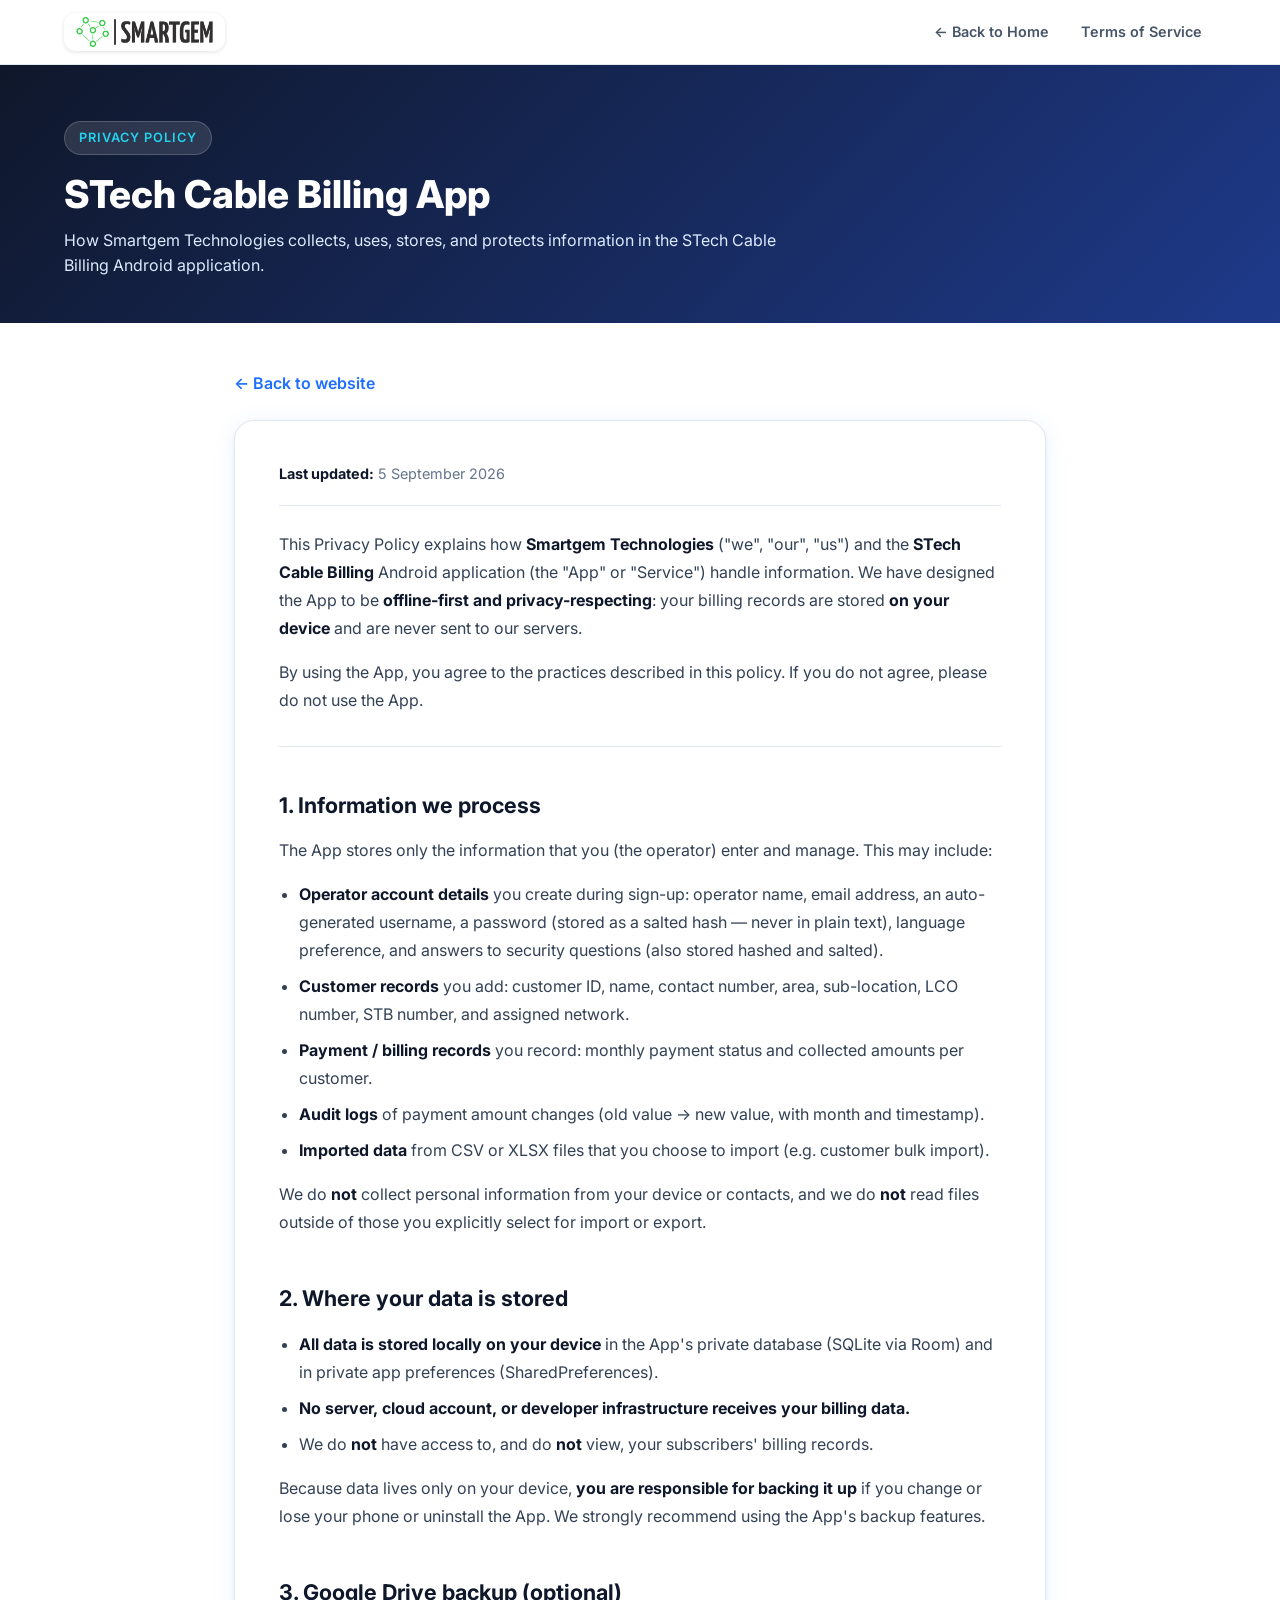
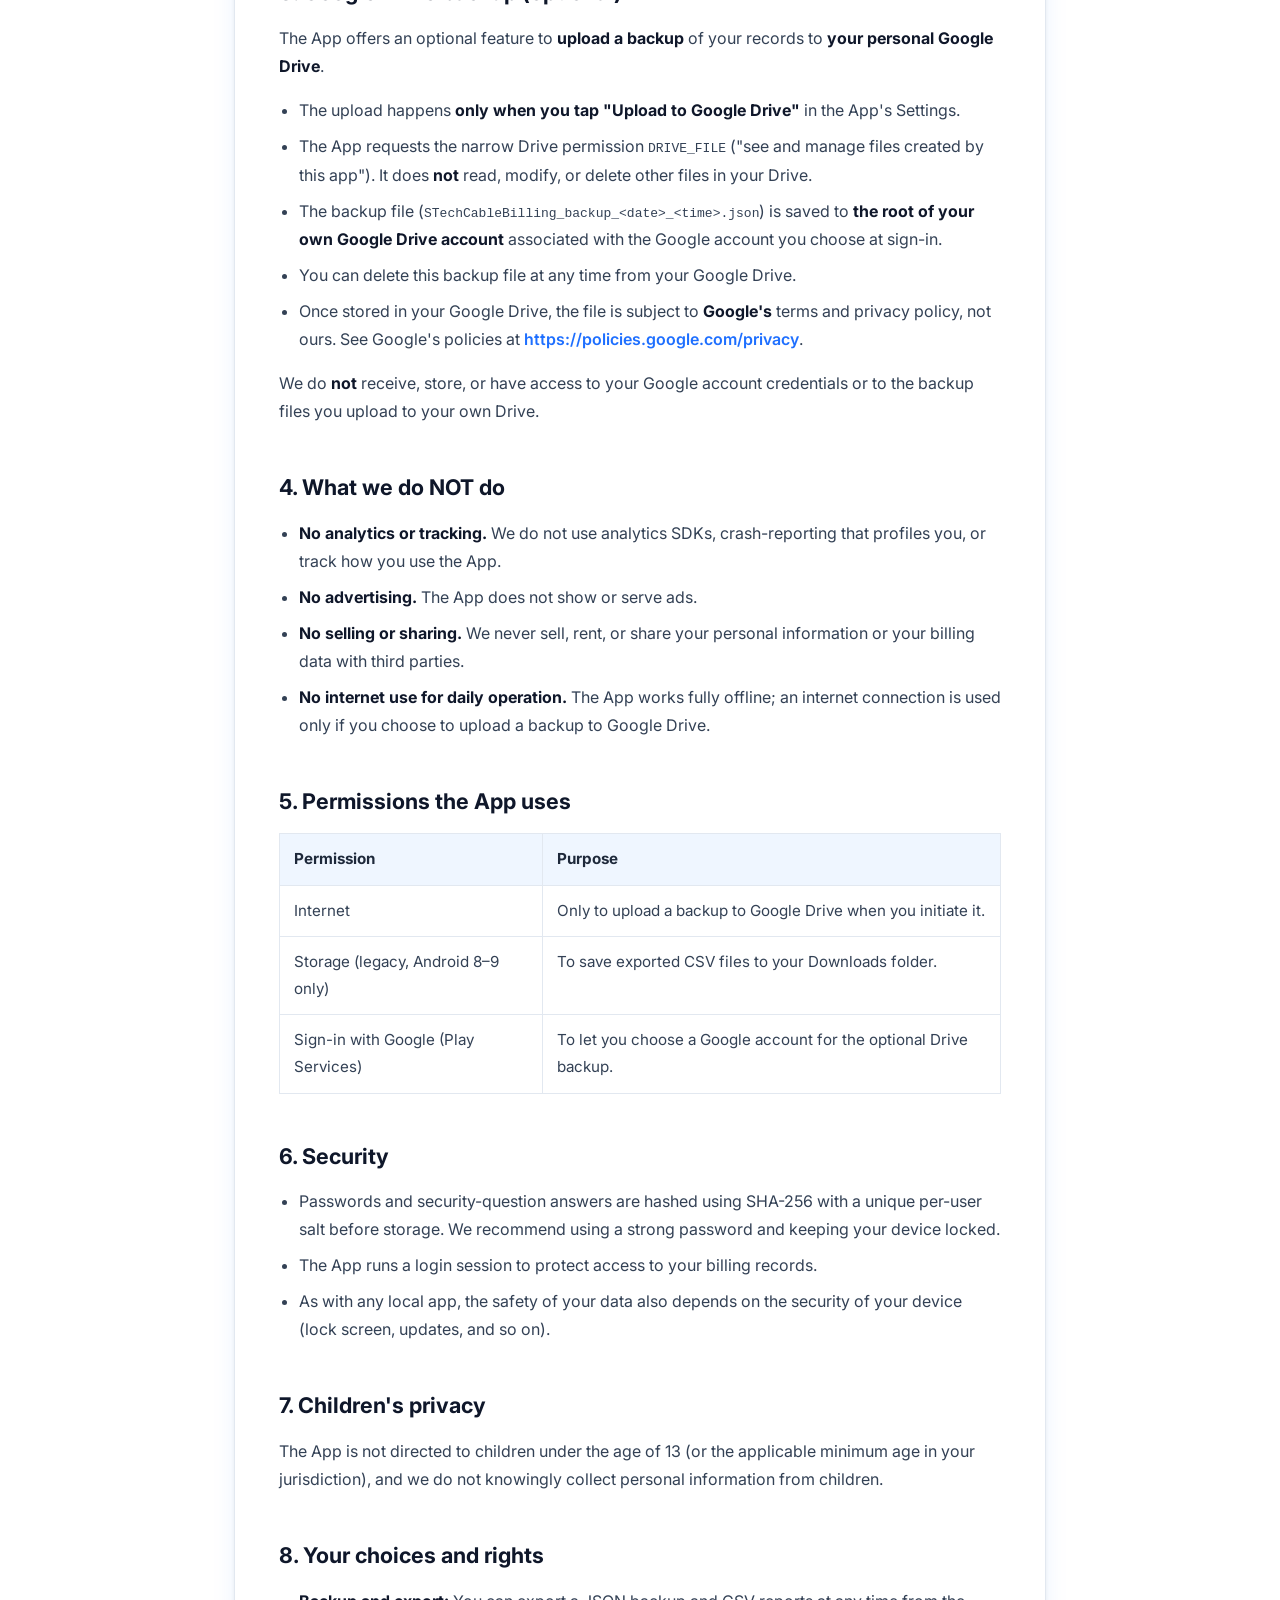
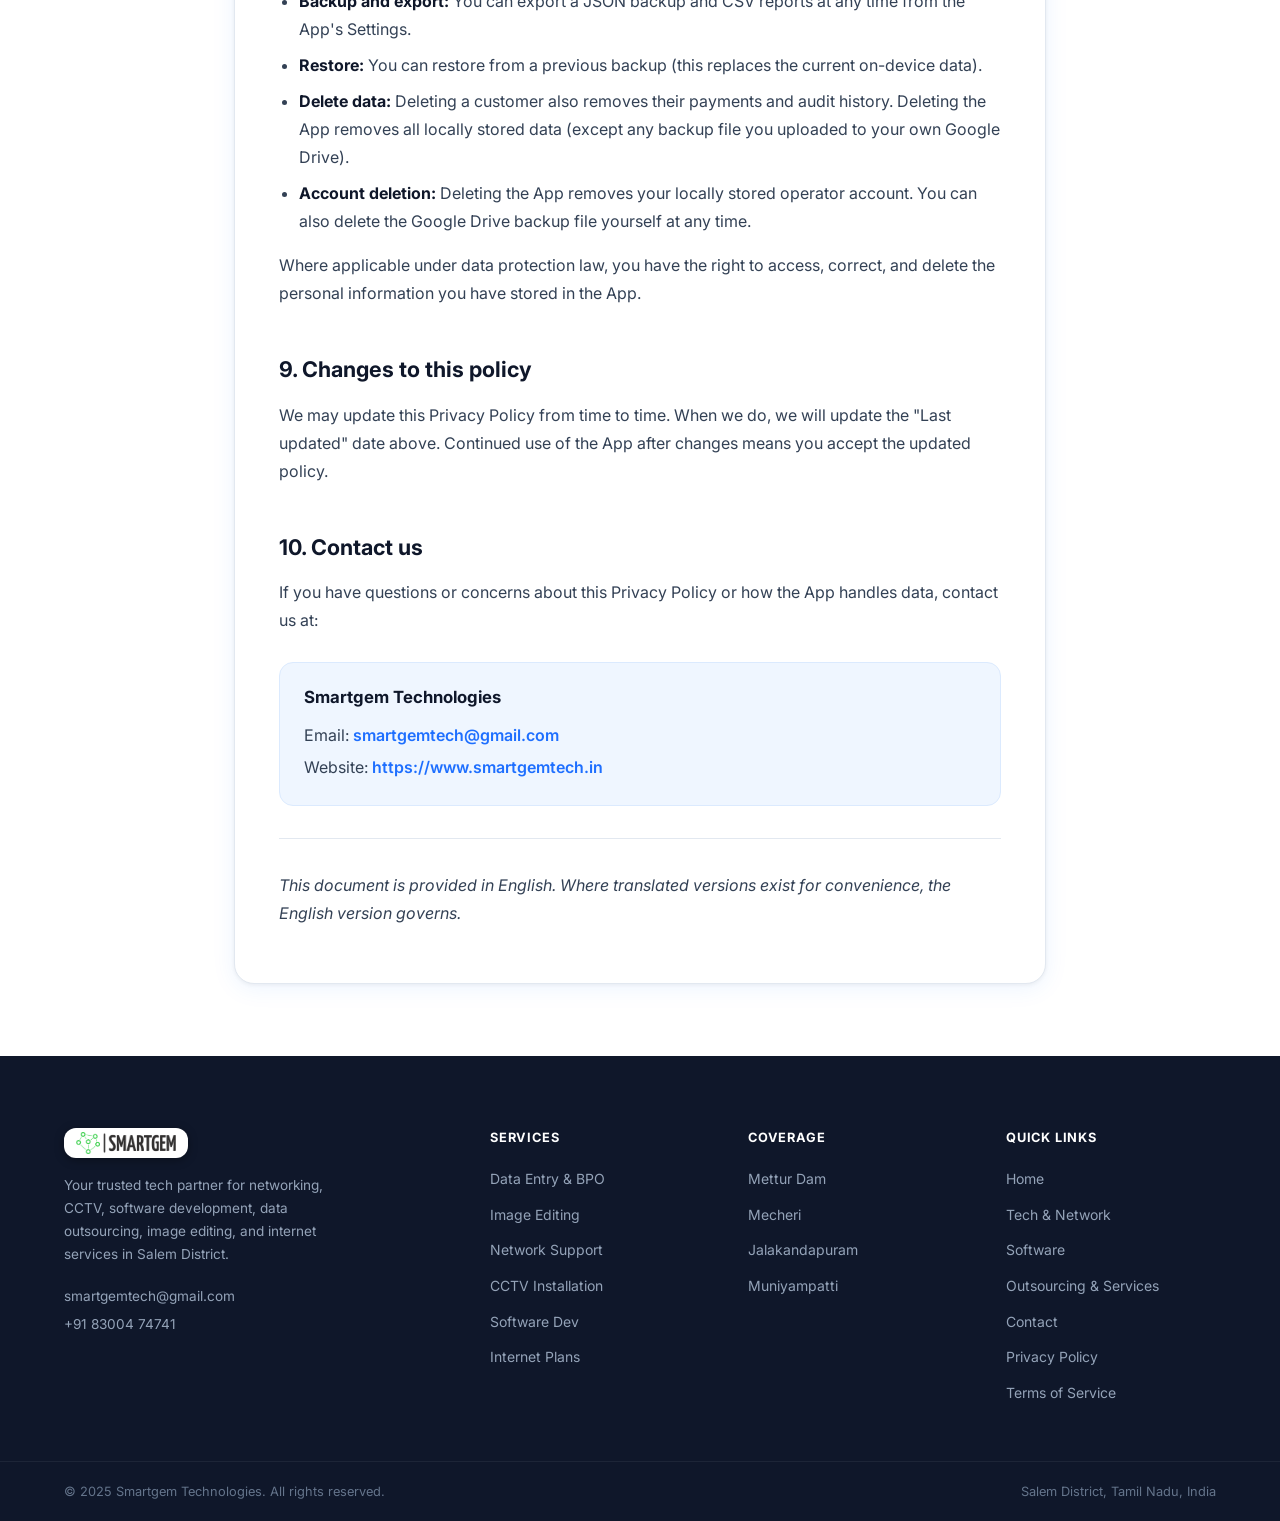
==== privacy-policy.html @ acc6d3be "privacy policy TOS privacy policy andriod app" ====
<!DOCTYPE html>
<html lang="en">
<head>
  <!-- Google tag (gtag.js) -->
  <script async src="https://www.googletagmanager.com/gtag/js?id=G-7BC42029JB"></script>
  <script>
    window.dataLayer = window.dataLayer || [];
    function gtag(){dataLayer.push(arguments);}
    gtag('js', new Date());

    gtag('config', 'G-7BC42029JB');
  </script>
  <meta charset="UTF-8" />
  <meta name="viewport" content="width=device-width, initial-scale=1.0" />
  <title>Privacy Policy – Smartgem Technologies | STech Cable Billing</title>
  <meta name="description" content="Privacy Policy for the STech Cable Billing Android app by Smartgem Technologies. Learn how your data is handled, stored, and protected." />
  <link rel="icon" type="image/png" href="tab-logo.png" />
  <link rel="preconnect" href="https://fonts.googleapis.com" />
  <link rel="preconnect" href="https://fonts.gstatic.com" crossorigin />
  <link href="https://fonts.googleapis.com/css2?family=Inter:wght@300;400;500;600;700;800;900&family=Plus+Jakarta+Sans:wght@400;500;600;700;800&display=swap" rel="stylesheet" />
  <link rel="stylesheet" href="style.css" />
  <style>
    /* ===== LEGAL PAGE SPECIFIC ===== */
    .legal-navbar {
      position: sticky;
      top: 0;
      z-index: 50;
      background: rgba(255,255,255,.9);
      backdrop-filter: blur(12px);
      border-bottom: 1px solid var(--slate-200);
    }
    .legal-navbar .nav-container {
      display: flex;
      align-items: center;
      justify-content: space-between;
      height: 64px;
    }
    .legal-navbar .logo-img { height: 38px; width: auto; }
    .legal-navbar .nav-link {
      display: inline-flex;
      align-items: center;
      gap: 6px;
      color: var(--slate-600);
      font-weight: 600;
      font-size: 0.9rem;
      padding: 8px 14px;
      border-radius: var(--radius-sm);
      transition: all var(--transition);
    }
    .legal-navbar .nav-link:hover { color: var(--brand); background: var(--blue-50); }

    .legal-hero {
      background: linear-gradient(135deg, var(--slate-900), #1e3a8a);
      color: var(--white);
      padding: 56px 0 44px;
    }
    .legal-hero .badge {
      display: inline-block;
      background: rgba(255,255,255,.12);
      border: 1px solid rgba(255,255,255,.18);
      color: var(--cyan-400);
      font-weight: 600;
      font-size: 0.8rem;
      text-transform: uppercase;
      letter-spacing: .08em;
      padding: 6px 14px;
      border-radius: 999px;
      margin-bottom: 16px;
    }
    .legal-hero h1 { font-size: 2.4rem; font-weight: 800; margin-bottom: 10px; line-height: 1.2; }
    .legal-hero p { color: var(--blue-100); max-width: 720px; }

    .legal-container {
      max-width: 860px;
      margin: 0 auto;
      padding: 48px 24px 72px;
    }
    .legal-card {
      background: var(--white);
      border: 1px solid var(--slate-200);
      border-radius: var(--radius-lg);
      box-shadow: var(--shadow);
      padding: 40px 44px;
      color: var(--slate-700);
      line-height: 1.75;
    }
    .legal-card .last-updated {
      font-size: 0.9rem;
      color: var(--slate-500);
      margin-bottom: 24px;
      padding-bottom: 18px;
      border-bottom: 1px solid var(--slate-200);
    }
    .legal-card p { margin-bottom: 16px; }
    .legal-card h2 {
      font-size: 1.35rem;
      font-weight: 700;
      color: var(--slate-900);
      margin: 36px 0 12px;
      padding-top: 8px;
    }
    .legal-card h2:first-of-type { margin-top: 12px; }
    .legal-card ul { margin: 0 0 16px 20px; }
    .legal-card ol { margin: 0 0 16px 20px; }
    .legal-card li { margin-bottom: 8px; }
    .legal-card strong { color: var(--slate-900); }
    .legal-card a { color: var(--brand); font-weight: 600; }
    .legal-card a:hover { text-decoration: underline; }
    .legal-card table {
      width: 100%;
      border-collapse: collapse;
      margin: 8px 0 20px;
      font-size: 0.95rem;
    }
    .legal-card th, .legal-card td {
      border: 1px solid var(--slate-200);
      padding: 12px 14px;
      text-align: left;
      vertical-align: top;
    }
    .legal-card th {
      background: var(--blue-50);
      color: var(--slate-800);
      font-weight: 700;
    }
    .legal-card hr { border: none; border-top: 1px solid var(--slate-200); margin: 32px 0; }
    .legal-contact {
      background: var(--blue-50);
      border: 1px solid var(--blue-100);
      border-radius: var(--radius);
      padding: 20px 24px;
      margin-top: 28px;
    }
    .legal-contact h3 { color: var(--slate-900); font-size: 1.05rem; margin-bottom: 8px; }
    .legal-contact p { margin-bottom: 4px; }
    .legal-back {
      display: inline-flex;
      align-items: center;
      gap: 8px;
      margin-bottom: 24px;
      color: var(--brand);
      font-weight: 600;
    }
    .legal-back:hover { text-decoration: underline; }

    @media (max-width: 640px) {
      .legal-hero h1 { font-size: 1.8rem; }
      .legal-card { padding: 24px 20px; }
    }
  </style>
</head>
<body>

  <!-- ===== NAVBAR ===== -->
  <header class="legal-navbar">
    <div class="container nav-container">
      <a href="/" class="logo" aria-label="Smartgem Technologies Home">
        <img src="logo.png" alt="Smartgem Technologies" class="logo-img" />
      </a>
      <nav class="nav-links" aria-label="Legal navigation">
        <a href="/" class="nav-link">← Back to Home</a>
        <a href="/terms-of-service" class="nav-link">Terms of Service</a>
      </nav>
    </div>
  </header>

  <!-- ===== HERO ===== -->
  <section class="legal-hero">
    <div class="container">
      <span class="badge">Privacy Policy</span>
      <h1>STech Cable Billing App</h1>
      <p>How Smartgem Technologies collects, uses, stores, and protects information in the STech Cable Billing Android application.</p>
    </div>
  </section>

  <!-- ===== CONTENT ===== -->
  <main class="legal-container">
    <a class="legal-back" href="/">← Back to website</a>
    <article class="legal-card">
      <p class="last-updated"><strong>Last updated:</strong> 5 September 2026</p>

      <p>This Privacy Policy explains how <strong>Smartgem Technologies</strong> ("we", "our", "us") and the <strong>STech Cable Billing</strong> Android application (the "App" or "Service") handle information. We have designed the App to be <strong>offline-first and privacy-respecting</strong>: your billing records are stored <strong>on your device</strong> and are never sent to our servers.</p>
      <p>By using the App, you agree to the practices described in this policy. If you do not agree, please do not use the App.</p>

      <hr />

      <h2>1. Information we process</h2>
      <p>The App stores only the information that you (the operator) enter and manage. This may include:</p>
      <ul>
        <li><strong>Operator account details</strong> you create during sign-up: operator name, email address, an auto-generated username, a password (stored as a salted hash — never in plain text), language preference, and answers to security questions (also stored hashed and salted).</li>
        <li><strong>Customer records</strong> you add: customer ID, name, contact number, area, sub-location, LCO number, STB number, and assigned network.</li>
        <li><strong>Payment / billing records</strong> you record: monthly payment status and collected amounts per customer.</li>
        <li><strong>Audit logs</strong> of payment amount changes (old value → new value, with month and timestamp).</li>
        <li><strong>Imported data</strong> from CSV or XLSX files that you choose to import (e.g. customer bulk import).</li>
      </ul>
      <p>We do <strong>not</strong> collect personal information from your device or contacts, and we do <strong>not</strong> read files outside of those you explicitly select for import or export.</p>

      <h2>2. Where your data is stored</h2>
      <ul>
        <li><strong>All data is stored locally on your device</strong> in the App's private database (SQLite via Room) and in private app preferences (SharedPreferences).</li>
        <li><strong>No server, cloud account, or developer infrastructure receives your billing data.</strong></li>
        <li>We do <strong>not</strong> have access to, and do <strong>not</strong> view, your subscribers' billing records.</li>
      </ul>
      <p>Because data lives only on your device, <strong>you are responsible for backing it up</strong> if you change or lose your phone or uninstall the App. We strongly recommend using the App's backup features.</p>

      <h2>3. Google Drive backup (optional)</h2>
      <p>The App offers an optional feature to <strong>upload a backup</strong> of your records to <strong>your personal Google Drive</strong>.</p>
      <ul>
        <li>The upload happens <strong>only when you tap "Upload to Google Drive"</strong> in the App's Settings.</li>
        <li>The App requests the narrow Drive permission <code>DRIVE_FILE</code> ("see and manage files created by this app"). It does <strong>not</strong> read, modify, or delete other files in your Drive.</li>
        <li>The backup file (<code>STechCableBilling_backup_&lt;date&gt;_&lt;time&gt;.json</code>) is saved to <strong>the root of your own Google Drive account</strong> associated with the Google account you choose at sign-in.</li>
        <li>You can delete this backup file at any time from your Google Drive.</li>
        <li>Once stored in your Google Drive, the file is subject to <strong>Google's</strong> terms and privacy policy, not ours. See Google's policies at <a href="https://policies.google.com/privacy" target="_blank" rel="noopener noreferrer">https://policies.google.com/privacy</a>.</li>
      </ul>
      <p>We do <strong>not</strong> receive, store, or have access to your Google account credentials or to the backup files you upload to your own Drive.</p>

      <h2>4. What we do NOT do</h2>
      <ul>
        <li><strong>No analytics or tracking.</strong> We do not use analytics SDKs, crash-reporting that profiles you, or track how you use the App.</li>
        <li><strong>No advertising.</strong> The App does not show or serve ads.</li>
        <li><strong>No selling or sharing.</strong> We never sell, rent, or share your personal information or your billing data with third parties.</li>
        <li><strong>No internet use for daily operation.</strong> The App works fully offline; an internet connection is used only if you choose to upload a backup to Google Drive.</li>
      </ul>

      <h2>5. Permissions the App uses</h2>
      <table>
        <thead>
          <tr><th>Permission</th><th>Purpose</th></tr>
        </thead>
        <tbody>
          <tr><td>Internet</td><td>Only to upload a backup to Google Drive when you initiate it.</td></tr>
          <tr><td>Storage (legacy, Android 8–9 only)</td><td>To save exported CSV files to your Downloads folder.</td></tr>
          <tr><td>Sign-in with Google (Play Services)</td><td>To let you choose a Google account for the optional Drive backup.</td></tr>
        </tbody>
      </table>

      <h2>6. Security</h2>
      <ul>
        <li>Passwords and security-question answers are hashed using SHA-256 with a unique per-user salt before storage. We recommend using a strong password and keeping your device locked.</li>
        <li>The App runs a login session to protect access to your billing records.</li>
        <li>As with any local app, the safety of your data also depends on the security of your device (lock screen, updates, and so on).</li>
      </ul>

      <h2>7. Children's privacy</h2>
      <p>The App is not directed to children under the age of 13 (or the applicable minimum age in your jurisdiction), and we do not knowingly collect personal information from children.</p>

      <h2>8. Your choices and rights</h2>
      <ul>
        <li><strong>Backup and export:</strong> You can export a JSON backup and CSV reports at any time from the App's Settings.</li>
        <li><strong>Restore:</strong> You can restore from a previous backup (this replaces the current on-device data).</li>
        <li><strong>Delete data:</strong> Deleting a customer also removes their payments and audit history. Deleting the App removes all locally stored data (except any backup file you uploaded to your own Google Drive).</li>
        <li><strong>Account deletion:</strong> Deleting the App removes your locally stored operator account. You can also delete the Google Drive backup file yourself at any time.</li>
      </ul>
      <p>Where applicable under data protection law, you have the right to access, correct, and delete the personal information you have stored in the App.</p>

      <h2>9. Changes to this policy</h2>
      <p>We may update this Privacy Policy from time to time. When we do, we will update the "Last updated" date above. Continued use of the App after changes means you accept the updated policy.</p>

      <h2>10. Contact us</h2>
      <p>If you have questions or concerns about this Privacy Policy or how the App handles data, contact us at:</p>
      <div class="legal-contact">
        <h3>Smartgem Technologies</h3>
        <p>Email: <a href="mailto:smartgemtech@gmail.com">smartgemtech@gmail.com</a></p>
        <p>Website: <a href="https://www.smartgemtech.in" target="_blank" rel="noopener noreferrer">https://www.smartgemtech.in</a></p>
      </div>

      <hr />
      <p><em>This document is provided in English. Where translated versions exist for convenience, the English version governs.</em></p>
    </article>
  </main>

  <!-- ===== FOOTER ===== -->
  <footer class="footer" id="footer">
    <div class="container footer-container">
      <div class="footer-brand">
        <a href="/" class="logo footer-logo">
          <img src="logo.png" alt="Smartgem Technologies" class="logo-img logo-img-footer" />
        </a>
        <p class="footer-tagline">Your trusted tech partner for networking, CCTV, software development, data outsourcing, image editing, and internet services in Salem District.</p>
        <div class="footer-contact-links">
          <a href="mailto:smartgemtech@gmail.com">smartgemtech@gmail.com</a>
          <a href="tel:+918300474741">+91 83004 74741</a>
        </div>
      </div>
      <div class="footer-links-group">
        <h4 class="footer-heading">Services</h4>
        <ul class="footer-links">
          <li><a href="/#services">Data Entry &amp; BPO</a></li>
          <li><a href="/#services">Image Editing</a></li>
          <li><a href="/#tech-services">Network Support</a></li>
          <li><a href="/#tech-services">CCTV Installation</a></li>
          <li><a href="/#software">Software Dev</a></li>
          <li><a href="/#internet">Internet Plans</a></li>
        </ul>
      </div>
      <div class="footer-links-group">
        <h4 class="footer-heading">Coverage</h4>
        <ul class="footer-links">
          <li><a href="/#coverage">Mettur Dam</a></li>
          <li><a href="/#coverage">Mecheri</a></li>
          <li><a href="/#coverage">Jalakandapuram</a></li>
          <li><a href="/#coverage">Muniyampatti</a></li>
        </ul>
      </div>
      <div class="footer-links-group">
        <h4 class="footer-heading">Quick Links</h4>
        <ul class="footer-links">
          <li><a href="/">Home</a></li>
          <li><a href="/#tech-services">Tech &amp; Network</a></li>
          <li><a href="/#software">Software</a></li>
          <li><a href="/#services">Outsourcing &amp; Services</a></li>
          <li><a href="/#contact">Contact</a></li>
          <li><a href="/privacy-policy">Privacy Policy</a></li>
          <li><a href="/terms-of-service">Terms of Service</a></li>
        </ul>
      </div>
    </div>
    <div class="footer-bottom">
      <div class="container footer-bottom-inner">
        <p>© 2025 Smartgem Technologies. All rights reserved.</p>
        <p>Salem District, Tamil Nadu, India</p>
      </div>
    </div>
  </footer>

</body>
</html>
---- style.css ----
/* ===== RESET & BASE ===== */
*, *::before, *::after { box-sizing: border-box; margin: 0; padding: 0; }

:root {
  --blue-50:  #eff6ff;
  --blue-100: #dbeafe;
  --blue-200: #bfdbfe;
  --blue-400: #60a5fa;
  --blue-500: #3b82f6;
  --blue-600: #2563eb;
  --blue-700: #1d4ed8;
  --blue-900: #1e3a8a;
  --cyan-400: #22d3ee;
  --cyan-500: #06b6d4;
  --indigo-500: #6366f1;
  --teal-500: #14b8a6;
  --brand:    #1e6fff;
  --brand-dark: #1558e8;
  --brand-light: #93c5fd;
  --accent:   #06b6d4;
  --slate-50:  #f8fafc;
  --slate-100: #f1f5f9;
  --slate-200: #e2e8f0;
  --slate-400: #94a3b8;
  --slate-500: #64748b;
  --slate-600: #475569;
  --slate-700: #334155;
  --slate-800: #1e293b;
  --slate-900: #0f172a;
  --white: #ffffff;

  --font: 'Inter', 'Plus Jakarta Sans', system-ui, sans-serif;
  --radius-sm: 8px;
  --radius: 14px;
  --radius-lg: 20px;
  --radius-xl: 28px;
  --shadow-sm: 0 1px 3px rgba(0,0,0,.08), 0 1px 2px rgba(0,0,0,.04);
  --shadow: 0 4px 24px rgba(30,111,255,.08), 0 1px 4px rgba(0,0,0,.06);
  --shadow-lg: 0 12px 40px rgba(30,111,255,.14), 0 4px 16px rgba(0,0,0,.08);
  --shadow-xl: 0 24px 64px rgba(30,111,255,.18), 0 8px 24px rgba(0,0,0,.1);
  --transition: 0.25s cubic-bezier(0.4, 0, 0.2, 1);
}

html { scroll-behavior: smooth; }

body {
  font-family: var(--font);
  background: var(--white);
  color: var(--slate-800);
  line-height: 1.6;
  overflow-x: hidden;
  -webkit-font-smoothing: antialiased;
}

img { display: block; max-width: 100%; }

a { text-decoration: none; color: inherit; }

/* ===== CONTAINER ===== */
.container {
  max-width: 1200px;
  margin: 0 auto;
  padding: 0 24px;
}

/* ===== BUTTONS ===== */
.btn {
  display: inline-flex;
  align-items: center;
  gap: 8px;
  padding: 11px 24px;
  border-radius: var(--radius-sm);
  font-weight: 600;
  font-size: 0.9rem;
  cursor: pointer;
  border: none;
  transition: all var(--transition);
  white-space: nowrap;
  text-decoration: none;
}
.btn-icon { width: 16px; height: 16px; }

.btn-primary {
  background: linear-gradient(135deg, var(--brand) 0%, var(--brand-dark) 100%);
  color: #fff;
  box-shadow: 0 4px 16px rgba(30,111,255,.35);
}
.btn-primary:hover {
  transform: translateY(-2px);
  box-shadow: 0 8px 24px rgba(30,111,255,.45);
  filter: brightness(1.08);
}
.btn-outline {
  background: rgba(255,255,255,.12);
  color: #fff;
  border: 1.5px solid rgba(255,255,255,.4);
  backdrop-filter: blur(8px);
}
.btn-outline:hover {
  background: rgba(255,255,255,.22);
  border-color: rgba(255,255,255,.7);
  transform: translateY(-2px);
}
.btn-plan {
  background: var(--blue-50);
  color: var(--brand);
  border: 1.5px solid var(--blue-100);
}
.btn-plan:hover {
  background: var(--brand);
  color: #fff;
  border-color: var(--brand);
  transform: translateY(-2px);
  box-shadow: 0 6px 20px rgba(30,111,255,.3);
}
.btn-lg { padding: 14px 32px; font-size: 1rem; border-radius: var(--radius); }
.btn-full { width: 100%; justify-content: center; }

/* ===== GRADIENT TEXT ===== */
.gradient-text {
  background: linear-gradient(135deg, var(--brand) 0%, var(--accent) 100%);
  -webkit-background-clip: text;
  -webkit-text-fill-color: transparent;
  background-clip: text;
}

/* ===== NAVBAR ===== */
.navbar {
  position: fixed;
  top: 0; left: 0; right: 0;
  z-index: 1000;
  padding: 16px 0;
  transition: all 0.4s ease;
}
.navbar.scrolled {
  background: rgba(255,255,255,.95);
  backdrop-filter: blur(20px);
  -webkit-backdrop-filter: blur(20px);
  box-shadow: 0 1px 0 rgba(0,0,0,.08), 0 4px 24px rgba(0,0,0,.06);
  padding: 10px 0;
}
.nav-container {
  display: flex;
  align-items: center;
  justify-content: space-between;
  gap: 24px;
}
.logo {
  display: flex;
  align-items: center;
  gap: 10px;
  flex-shrink: 0;
}
.logo-img {
  height: 30px;
  width: auto;
  object-fit: contain;
  /* Pill keeps the logo readable on the dark hero; more padding so corners don't clip the artwork */
  background: #fff;
  padding: 4px 12px;
  border-radius: 12px;
  box-shadow: 0 1px 4px rgba(0,0,0,.12);
  transition: all var(--transition);
}
/* When navbar is white, no background needed */
.navbar.scrolled .logo-img {
  background: transparent;
  padding: 0;
  border-radius: 0;
  box-shadow: none;
}
/* Footer logo — solid white pill so it is clearly visible on the dark footer */
.logo-img-footer {
  height: 30px;
  background: #fff;
  padding: 4px 12px;
  border-radius: 12px;
  box-shadow: 0 2px 10px rgba(0,0,0,.35);
  transition: all var(--transition);
}
.logo-img-footer:hover {
  transform: scale(1.04);
  box-shadow: 0 4px 14px rgba(0,0,0,.4);
}

/* Badge status inline style */
.badge-status-inline {
  font-size: 0.65rem;
  background: #eff6ff;
  color: var(--brand);
  border: 1.5px solid var(--blue-100);
  padding: 2px 8px;
  border-radius: 50px;
  font-weight: 700;
  margin-left: 8px;
  vertical-align: middle;
}

.nav-links {
  display: flex;
  align-items: center;
  gap: 4px;
}
.nav-link {
  padding: 7px 14px;
  border-radius: 8px;
  font-size: 0.875rem;
  font-weight: 500;
  color: rgba(255,255,255,.85);
  transition: all var(--transition);
}
.nav-link .nav-icon {
  display: none;
}
.nav-icon svg {
  width: 16px;
  height: 16px;
  display: block;
}
.nav-link:hover {
  background: rgba(255,255,255,.15);
  color: #fff;
}
.navbar.scrolled .nav-link { color: var(--slate-600); }
.navbar.scrolled .nav-link:hover { background: var(--blue-50); color: var(--brand); }

.nav-cta { margin-left: 8px; }

.hamburger {
  display: none;
  flex-direction: column;
  gap: 5px;
  cursor: pointer;
  background: none;
  border: none;
  padding: 6px;
}
.hamburger span {
  display: block;
  width: 24px;
  height: 2px;
  background: #fff;
  border-radius: 2px;
  transition: all var(--transition);
}
.navbar.scrolled .hamburger span { background: var(--slate-700); }

/* ===== HERO ===== */
.hero {
  position: relative;
  min-height: 100vh;
  display: flex;
  align-items: center;
  overflow: hidden;
  background: linear-gradient(135deg, #0a1628 0%, #0d2352 40%, #0a1f4e 70%, #071440 100%);
}
.hero-bg {
  position: absolute;
  inset: 0;
  background-image: url('hero-bg.png');
  background-size: cover;
  background-position: center;
  opacity: 0.18;
}
.hero-overlay {
  position: absolute;
  inset: 0;
  background: linear-gradient(135deg, rgba(10,22,40,0.7) 0%, rgba(13,35,82,0.5) 50%, rgba(10,22,40,0.8) 100%);
}
.floating-orb {
  position: absolute;
  border-radius: 50%;
  filter: blur(60px);
  pointer-events: none;
}
.orb-1 { width: 500px; height: 500px; background: rgba(30,111,255,.18); top: -100px; right: -100px; animation: float 8s ease-in-out infinite; }
.orb-2 { width: 300px; height: 300px; background: rgba(6,182,212,.15); bottom: 100px; left: -50px; animation: float 10s ease-in-out infinite reverse; }
.orb-3 { width: 200px; height: 200px; background: rgba(99,102,241,.12); top: 40%; right: 25%; animation: float 6s ease-in-out infinite 2s; }

@keyframes float {
  0%, 100% { transform: translateY(0) scale(1); }
  50% { transform: translateY(-30px) scale(1.04); }
}

.hero-content {
  position: relative;
  z-index: 2;
  padding-top: 100px;
  padding-bottom: 80px;
  max-width: 760px;
}
.hero-badge {
  display: inline-flex;
  align-items: center;
  gap: 8px;
  background: rgba(255,255,255,.1);
  border: 1px solid rgba(255,255,255,.2);
  color: rgba(255,255,255,.9);
  padding: 6px 16px;
  border-radius: 50px;
  font-size: 0.8rem;
  font-weight: 500;
  margin-bottom: 28px;
  backdrop-filter: blur(10px);
  animation: slideInDown 0.7s ease both;
}
.badge-dot {
  width: 7px; height: 7px;
  background: var(--accent);
  border-radius: 50%;
  animation: pulse 2s ease infinite;
}
@keyframes pulse { 0%,100%{opacity:1;transform:scale(1)}50%{opacity:.6;transform:scale(1.3)} }

.hero-title {
  font-family: 'Plus Jakarta Sans', sans-serif;
  font-size: clamp(2.6rem, 6vw, 4.2rem);
  font-weight: 800;
  line-height: 1.15;
  color: #fff;
  letter-spacing: -1.5px;
  margin-bottom: 20px;
  animation: slideInUp 0.7s ease 0.1s both;
}
.hero-subtitle {
  font-size: clamp(1rem, 2vw, 1.15rem);
  color: rgba(255,255,255,.72);
  max-width: 580px;
  line-height: 1.75;
  margin-bottom: 36px;
  animation: slideInUp 0.7s ease 0.2s both;
}
.hero-ctas {
  display: flex;
  gap: 14px;
  flex-wrap: wrap;
  margin-bottom: 56px;
  animation: slideInUp 0.7s ease 0.3s both;
}
.hero-stats {
  display: flex;
  align-items: center;
  gap: 24px;
  animation: slideInUp 0.7s ease 0.4s both;
}
.stat { display: flex; flex-direction: column; }
.stat-number {
  font-family: 'Plus Jakarta Sans', sans-serif;
  font-size: 2rem;
  font-weight: 800;
  color: #fff;
  line-height: 1;
}
.stat-label { font-size: 0.75rem; color: rgba(255,255,255,.55); margin-top: 4px; }
.stat-divider { width: 1px; height: 40px; background: rgba(255,255,255,.2); }

.hero-scroll-indicator {
  position: absolute;
  bottom: 36px;
  left: 50%;
  transform: translateX(-50%);
  z-index: 2;
}
.scroll-dot {
  width: 30px; height: 50px;
  border: 2px solid rgba(255,255,255,.3);
  border-radius: 15px;
  position: relative;
}
.scroll-dot::after {
  content: '';
  position: absolute;
  top: 8px; left: 50%;
  transform: translateX(-50%);
  width: 4px; height: 8px;
  background: rgba(255,255,255,.6);
  border-radius: 2px;
  animation: scrollAnim 2s ease infinite;
}
@keyframes scrollAnim {
  0%   { opacity: 1; transform: translateX(-50%) translateY(0); }
  100% { opacity: 0; transform: translateX(-50%) translateY(18px); }
}

@keyframes slideInDown { from { opacity:0; transform:translateY(-24px) } to { opacity:1; transform:translateY(0) } }
@keyframes slideInUp   { from { opacity:0; transform:translateY(24px)  } to { opacity:1; transform:translateY(0) } }

/* ===== SECTIONS ===== */
.section { padding: 96px 0; }
.section-alt { background: var(--slate-50); }

.section-header {
  text-align: center;
  margin-bottom: 64px;
}
.section-badge {
  display: inline-block;
  background: linear-gradient(135deg, var(--blue-50), #e0f2fe);
  color: var(--brand);
  border: 1px solid var(--blue-100);
  padding: 5px 16px;
  border-radius: 50px;
  font-size: 0.75rem;
  font-weight: 700;
  letter-spacing: 1px;
  text-transform: uppercase;
  margin-bottom: 14px;
}
.section-title {
  font-family: 'Plus Jakarta Sans', sans-serif;
  font-size: clamp(1.8rem, 4vw, 2.8rem);
  font-weight: 800;
  letter-spacing: -1px;
  color: var(--slate-900);
  margin-bottom: 16px;
}
.section-subtitle {
  font-size: 1.05rem;
  color: var(--slate-500);
  max-width: 520px;
  margin: 0 auto;
  line-height: 1.7;
}

/* ===== PLANS ===== */
.plans-grid {
  display: grid;
  grid-template-columns: repeat(3, 1fr);
  gap: 24px;
}
.plan-card {
  background: var(--white);
  border: 1.5px solid var(--slate-200);
  border-radius: var(--radius-lg);
  padding: 32px 28px;
  position: relative;
  transition: all var(--transition);
  display: flex;
  flex-direction: column;
  gap: 0;
}
.plan-card:hover {
  border-color: var(--blue-200);
  box-shadow: var(--shadow-lg);
  transform: translateY(-6px);
}
.plan-card.plan-featured {
  border-color: var(--brand);
  background: linear-gradient(160deg, #fff 60%, #eff6ff 100%);
  box-shadow: var(--shadow-lg);
  transform: translateY(-4px);
}
.plan-badge-top {
  position: absolute;
  top: -14px;
  left: 50%;
  transform: translateX(-50%);
  background: linear-gradient(135deg, var(--brand), var(--accent));
  color: #fff;
  font-size: 0.72rem;
  font-weight: 700;
  letter-spacing: .5px;
  padding: 4px 16px;
  border-radius: 50px;
  white-space: nowrap;
}
.plan-icon {
  width: 56px;
  height: 56px;
  flex-shrink: 0;
  background: var(--white);
  border: 1.5px solid var(--slate-200);
  border-radius: var(--radius);
  display: flex;
  align-items: center;
  justify-content: center;
  padding: 6px;
  overflow: hidden;
}
.plan-logo {
  width: 100%;
  height: 100%;
  object-fit: contain;
}
.plan-head {
  display: flex;
  align-items: center;
  gap: 16px;
  margin-bottom: 18px;
}
.plan-name {
  font-family: 'Plus Jakarta Sans', sans-serif;
  font-size: 1.3rem;
  font-weight: 800;
  color: var(--slate-900);
}
.plan-desc {
  font-size: 0.875rem;
  color: var(--slate-500);
  line-height: 1.65;
  margin-bottom: 22px;
}
.plan-features {
  list-style: none;
  margin-bottom: 28px;
  flex: 1;
  display: flex;
  flex-direction: column;
  gap: 10px;
}
.plan-features li {
  display: flex;
  align-items: center;
  gap: 10px;
  font-size: 0.875rem;
  color: var(--slate-600);
}
.check-icon {
  color: var(--brand);
  font-weight: 700;
  font-size: 0.9rem;
  flex-shrink: 0;
  width: 18px; height: 18px;
  background: var(--blue-50);
  border-radius: 50%;
  display: flex;
  align-items: center;
  justify-content: center;
}

/* ===== SERVICES ===== */
.services-grid {
  display: grid;
  grid-template-columns: repeat(3, 1fr);
  gap: 24px;
}
.service-card {
  background: var(--white);
  border: 1.5px solid var(--slate-200);
  border-radius: var(--radius-lg);
  padding: 30px 26px;
  transition: all var(--transition);
  position: relative;
  overflow: hidden;
}
.service-card::before {
  content: '';
  position: absolute;
  inset: 0;
  background: linear-gradient(135deg, var(--blue-50) 0%, transparent 60%);
  opacity: 0;
  transition: opacity var(--transition);
}
.service-card:hover {
  border-color: var(--blue-200);
  box-shadow: var(--shadow-lg);
  transform: translateY(-5px);
}
.service-card:hover::before { opacity: 1; }
.service-icon-wrap {
  width: 52px; height: 52px;
  border-radius: var(--radius-sm);
  display: flex;
  align-items: center;
  justify-content: center;
  margin-bottom: 18px;
  position: relative;
  z-index: 1;
}
.service-icon-wrap svg { width: 28px; height: 28px; }
.service-icon-wrap.blue { background: var(--blue-50); color: var(--brand); }
.service-icon-wrap.cyan { background: #ecfeff; color: var(--cyan-500); }
.service-icon-wrap.indigo { background: #eef2ff; color: var(--indigo-500); }
.service-icon-wrap.teal { background: #f0fdfa; color: var(--teal-500); }

.service-title {
  font-family: 'Plus Jakarta Sans', sans-serif;
  font-size: 1.05rem;
  font-weight: 700;
  color: var(--slate-900);
  margin-bottom: 10px;
  position: relative;
  z-index: 1;
}
.service-desc {
  font-size: 0.85rem;
  color: var(--slate-500);
  line-height: 1.65;
  margin-bottom: 16px;
  position: relative;
  z-index: 1;
}
.service-list {
  list-style: none;
  display: flex;
  flex-direction: column;
  gap: 6px;
  position: relative;
  z-index: 1;
}
.service-list li {
  font-size: 0.8rem;
  color: var(--slate-600);
  padding-left: 14px;
  position: relative;
}
.service-list li::before {
  content: '→';
  position: absolute;
  left: 0;
  color: var(--brand);
  font-size: 0.75rem;
}

/* ===== SOFTWARE DEVELOPMENT ===== */
.software-layout {
  display: grid;
  grid-template-columns: repeat(3, 1fr);
  gap: 24px;
}
.software-feature-card {
  background: var(--white);
  border: 1.5px solid var(--slate-200);
  border-radius: var(--radius-lg);
  padding: 30px 26px;
  transition: all var(--transition);
}
.software-feature-card:hover {
  border-color: var(--blue-200);
  box-shadow: var(--shadow-lg);
  transform: translateY(-5px);
}
.sw-icon-wrap {
  width: 56px;
  height: 56px;
  border-radius: var(--radius);
  background: var(--blue-50);
  display: flex;
  align-items: center;
  justify-content: center;
  flex-shrink: 0;
}
.sw-icon-wrap svg {
  width: 32px;
  height: 32px;
}
.sw-icon-wrap img,
.sw-icon-img {
  width: 34px;
  height: 34px;
  object-fit: contain;
  display: block;
}
.sw-head {
  display: flex;
  align-items: center;
  gap: 14px;
  margin-bottom: 16px;
}
.sw-head h3 {
  font-family: 'Plus Jakarta Sans', sans-serif;
  font-size: 1.05rem;
  font-weight: 700;
  color: var(--slate-900);
  line-height: 1.35;
}
.sw-content p {
  font-size: 0.85rem;
  color: var(--slate-500);
  line-height: 1.65;
  margin-bottom: 16px;
}
.sw-tags {
  display: flex;
  flex-wrap: wrap;
  gap: 6px;
}
.sw-tags span {
  font-size: 0.7rem;
  font-weight: 600;
  color: var(--brand);
  background: var(--blue-50);
  border: 1px solid var(--blue-100);
  padding: 3px 10px;
  border-radius: 50px;
  white-space: nowrap;
}
/* ===== FEATURED PRODUCTS & PROJECTS ===== */
.software-products-container {
  display: flex;
  flex-direction: column;
  gap: 28px;
  margin-top: 48px;
}
.software-products-header {
  text-align: center;
  margin-bottom: 6px;
}
.software-products-title {
  font-family: 'Plus Jakarta Sans', sans-serif;
  font-size: 1.5rem;
  font-weight: 800;
  color: var(--slate-900);
  margin-top: 6px;
}
.software-product-featured {
  display: flex;
  gap: 24px;
  align-items: flex-start;
  background: linear-gradient(135deg, #fff 55%, #eff6ff 100%);
  border: 1.5px solid var(--blue-200);
  border-radius: var(--radius-xl);
  padding: 32px 32px;
  box-shadow: var(--shadow);
  transition: all var(--transition);
  position: relative;
  overflow: hidden;
}
.software-product-featured:hover {
  transform: translateY(-4px);
  box-shadow: var(--shadow-lg);
  border-color: var(--blue-400);
}
.software-product-snoc {
  background: linear-gradient(135deg, #ffffff 40%, #f0fdf4 75%, #eff6ff 100%);
  border-color: #a7f3d0;
}
.software-product-snoc:hover {
  border-color: #34d399;
}
.spf-icon {
  width: 64px;
  height: 64px;
  flex-shrink: 0;
  background: var(--blue-50);
  border-radius: var(--radius);
  display: flex;
  align-items: center;
  justify-content: center;
  box-shadow: 0 2px 8px rgba(30, 111, 255, 0.08);
}
.snoc-icon {
  background: #ecfdf5;
  border: 1px solid #d1fae5;
}
.spf-icon svg { width: 36px; height: 36px; }
.spf-icon img,
.spf-icon-img {
  width: 40px;
  height: 40px;
  object-fit: contain;
  display: block;
}
.spf-content { flex: 1; }
.spf-badge-row {
  display: flex;
  align-items: center;
  gap: 8px;
  flex-wrap: wrap;
  margin-bottom: 12px;
}
.spf-badge {
  display: inline-block;
  font-size: 0.68rem;
  font-weight: 700;
  letter-spacing: 1px;
  text-transform: uppercase;
  color: var(--brand);
  background: var(--blue-50);
  border: 1px solid var(--blue-100);
  padding: 3px 10px;
  border-radius: 50px;
}
.spf-badge-snoc {
  color: #059669;
  background: #ecfdf5;
  border-color: #a7f3d0;
}
.spf-badge-secondary {
  display: inline-block;
  font-size: 0.68rem;
  font-weight: 600;
  letter-spacing: 0.5px;
  color: var(--slate-500);
  background: var(--slate-100);
  border: 1px solid var(--slate-200);
  padding: 3px 10px;
  border-radius: 50px;
}
.badge-snoc {
  background: #ecfdf5;
  color: #059669;
  border-color: #a7f3d0;
}
.spf-content h3 {
  font-family: 'Plus Jakarta Sans', sans-serif;
  font-size: 1.35rem;
  font-weight: 800;
  color: var(--slate-900);
  margin-bottom: 8px;
  display: flex;
  align-items: center;
  flex-wrap: wrap;
  gap: 6px;
}
.spf-content p {
  font-size: 0.92rem;
  color: var(--slate-600);
  line-height: 1.7;
  margin-bottom: 14px;
  max-width: 780px;
}
.spf-highlights-grid {
  display: grid;
  grid-template-columns: repeat(2, 1fr);
  gap: 12px;
  background: rgba(248, 250, 252, 0.85);
  border: 1px solid var(--slate-200);
  border-radius: var(--radius);
  padding: 16px 18px;
  margin: 16px 0 18px 0;
}
.spf-highlight-item {
  display: flex;
  align-items: flex-start;
  gap: 10px;
  font-size: 0.85rem;
  color: var(--slate-700);
  line-height: 1.5;
}
.highlight-icon {
  font-size: 1rem;
  line-height: 1.2;
  flex-shrink: 0;
}
.highlight-text strong {
  color: var(--slate-900);
}
.btn-github {
  background: #0f172a;
  color: #fff;
  box-shadow: 0 4px 16px rgba(15, 23, 42, 0.25);
  border: 1.5px solid #1e293b;
}
.btn-github:hover {
  background: #1e293b;
  color: #fff;
  border-color: #334155;
  transform: translateY(-2px);
  box-shadow: 0 8px 24px rgba(15, 23, 42, 0.35);
}
.spf-actions {
  display: flex;
  align-items: center;
  gap: 18px;
  flex-wrap: wrap;
  margin-top: 18px;
}
.spf-android {
  font-size: 0.82rem;
  color: var(--slate-500);
}
.spf-android strong { color: var(--brand); }
.software-cta-banner {
  margin-top: 40px;
  background: linear-gradient(135deg, var(--brand) 0%, var(--brand-dark) 60%, #0f3fa8 100%);
  border-radius: var(--radius-xl);
  padding: 36px 40px;
  display: flex;
  align-items: center;
  justify-content: space-between;
  gap: 24px;
  box-shadow: var(--shadow-xl);
}
.software-cta-banner h3 {
  font-family: 'Plus Jakarta Sans', sans-serif;
  font-size: 1.4rem;
  font-weight: 800;
  color: #fff;
  margin-bottom: 6px;
}
.software-cta-banner p {
  font-size: 0.9rem;
  color: rgba(255,255,255,.75);
  max-width: 460px;
  line-height: 1.6;
}
.software-cta-banner .btn-primary {
  background: white;
  color: var(--brand);
  box-shadow: 0 4px 20px rgba(0,0,0,.15);
  flex-shrink: 0;
}
.software-cta-banner .btn-primary:hover { background: var(--blue-50); filter: none; }

@media (max-width: 900px) {
  .software-layout { grid-template-columns: 1fr; max-width: 520px; margin: 0 auto; }
  .software-product-featured { flex-direction: column; align-items: flex-start; }
  .spf-highlights-grid { grid-template-columns: 1fr; }
  .software-cta-banner { flex-direction: column; text-align: center; }
}

/* ===== CORE SERVICES (TECH & NETWORK) ===== */
.core-services-grid {
  display: grid;
  grid-template-columns: repeat(2, 1fr);
  gap: 24px;
}
.core-card {
  background: var(--white);
  border: 1.5px solid var(--slate-200);
  border-radius: var(--radius-lg);
  padding: 30px 26px;
  transition: all var(--transition);
  display: flex;
  flex-direction: column;
}
.core-card:hover {
  border-color: var(--blue-200);
  box-shadow: var(--shadow-lg);
  transform: translateY(-5px);
}
.core-card-featured {
  border-color: var(--brand);
  background: linear-gradient(160deg, #fff 60%, #eff6ff 100%);
  box-shadow: var(--shadow-lg);
}
.core-card-icon {
  width: 56px;
  height: 56px;
  border-radius: var(--radius);
  background: var(--white);
  border: 1.5px solid var(--slate-200);
  display: flex;
  align-items: center;
  justify-content: center;
  flex-shrink: 0;
  overflow: hidden;
  padding: 6px;
}
.core-card-head {
  display: flex;
  align-items: center;
  gap: 14px;
  margin-bottom: 18px;
}
.core-card-icon svg {
  width: 32px;
  height: 32px;
}
.core-card-icon .core-card-img {
  width: 100%;
  height: 100%;
  object-fit: contain;
}
.core-card-body { display: flex; flex-direction: column; flex: 1; }
.core-tag {
  font-size: 0.68rem;
  font-weight: 700;
  letter-spacing: .5px;
  text-transform: uppercase;
  color: var(--brand);
  background: var(--blue-50);
  border: 1px solid var(--blue-100);
  padding: 4px 12px;
  border-radius: 50px;
  white-space: nowrap;
}
.core-title {
  font-family: 'Plus Jakarta Sans', sans-serif;
  font-size: 1.15rem;
  font-weight: 700;
  color: var(--slate-900);
  margin-bottom: 10px;
}
.core-desc {
  font-size: 0.85rem;
  color: var(--slate-500);
  line-height: 1.65;
  margin-bottom: 16px;
}
.core-list {
  list-style: none;
  display: flex;
  flex-direction: column;
  gap: 8px;
  margin-bottom: 22px;
  flex: 1;
}
.core-list li {
  font-size: 0.82rem;
  color: var(--slate-600);
  padding-left: 16px;
  position: relative;
}
.core-list li::before {
  content: '→';
  position: absolute;
  left: 0;
  color: var(--brand);
  font-size: 0.78rem;
}

/* ===== COVERAGE ===== */
.coverage-layout {
  display: grid;
  grid-template-columns: 1fr 1fr;
  gap: 48px;
  align-items: center;
}
.coverage-map-visual { position: relative; }
.map-bg {
  background: linear-gradient(135deg, var(--blue-50) 0%, #e0f2fe 100%);
  border: 1.5px solid var(--blue-100);
  border-radius: var(--radius-xl);
  height: 360px;
  position: relative;
  overflow: hidden;
}
.map-grid {
  position: absolute;
  inset: 0;
  background-image:
    linear-gradient(rgba(30,111,255,.06) 1px, transparent 1px),
    linear-gradient(90deg, rgba(30,111,255,.06) 1px, transparent 1px);
  background-size: 40px 40px;
}
.map-connections {
  position: absolute;
  inset: 0;
  width: 100%;
  height: 100%;
}
.coverage-area-dot {
  position: absolute;
  transform: translate(-50%, -50%);
  z-index: 3;
  cursor: default;
}
.area-pulse {
  width: 16px; height: 16px;
  background: var(--brand);
  border-radius: 50%;
  position: relative;
}
.area-pulse::before, .area-pulse::after {
  content: '';
  position: absolute;
  inset: -4px;
  background: rgba(30,111,255,.3);
  border-radius: 50%;
  animation: areaPulse 2.4s ease infinite;
}
.area-pulse::after { animation-delay: 1.2s; }
@keyframes areaPulse {
  0%   { transform: scale(1); opacity: 0.7; }
  100% { transform: scale(2.8); opacity: 0; }
}
.area-label {
  position: absolute;
  top: 22px;
  left: 50%;
  transform: translateX(-50%);
  white-space: nowrap;
  font-size: 0.72rem;
  font-weight: 600;
  color: var(--brand);
  background: white;
  padding: 3px 8px;
  border-radius: 6px;
  box-shadow: var(--shadow-sm);
  border: 1px solid var(--blue-100);
}

.coverage-list { display: flex; flex-direction: column; gap: 20px; }
.coverage-item {
  display: flex;
  gap: 20px;
  align-items: flex-start;
  padding: 22px;
  background: var(--white);
  border: 1.5px solid var(--slate-200);
  border-radius: var(--radius);
  transition: all var(--transition);
}
.coverage-item:hover {
  border-color: var(--blue-200);
  box-shadow: var(--shadow);
  transform: translateX(4px);
}
.coverage-num {
  font-family: 'Plus Jakarta Sans', sans-serif;
  font-size: 1.5rem;
  font-weight: 800;
  color: var(--blue-100);
  line-height: 1;
  flex-shrink: 0;
}
.coverage-info h3 {
  font-size: 1rem;
  font-weight: 700;
  color: var(--slate-900);
  margin-bottom: 5px;
}
.coverage-info p {
  font-size: 0.82rem;
  color: var(--slate-500);
  line-height: 1.6;
  margin-bottom: 10px;
}
.coverage-tags { display: flex; gap: 6px; flex-wrap: wrap; }
.tag {
  font-size: 0.7rem;
  font-weight: 600;
  color: var(--brand);
  background: var(--blue-50);
  border: 1px solid var(--blue-100);
  padding: 2px 10px;
  border-radius: 50px;
}

/* ===== SHOP ===== */
.shop-grid {
  display: grid;
  grid-template-columns: repeat(3, 1fr);
  gap: 24px;
  margin-bottom: 40px;
}
.shop-item {
  background: var(--white);
  border: 1.5px solid var(--slate-200);
  border-radius: var(--radius-lg);
  padding: 32px 24px;
  text-align: center;
  transition: all var(--transition);
}
.shop-item:hover {
  border-color: var(--blue-200);
  box-shadow: var(--shadow-lg);
  transform: translateY(-5px);
}
.shop-icon {
  width: 64px; height: 64px;
  margin: 0 auto 18px;
}
.shop-item-name {
  font-family: 'Plus Jakarta Sans', sans-serif;
  font-size: 1.05rem;
  font-weight: 700;
  color: var(--slate-900);
  margin-bottom: 10px;
}
.shop-item-desc {
  font-size: 0.85rem;
  color: var(--slate-500);
  line-height: 1.65;
}
.shop-cta-banner {
  background: linear-gradient(135deg, var(--brand) 0%, var(--brand-dark) 60%, #0f3fa8 100%);
  border-radius: var(--radius-xl);
  padding: 40px 48px;
  display: flex;
  align-items: center;
  justify-content: space-between;
  gap: 24px;
  box-shadow: var(--shadow-xl);
}
.shop-banner-content h3 {
  font-family: 'Plus Jakarta Sans', sans-serif;
  font-size: 1.4rem;
  font-weight: 800;
  color: #fff;
  margin-bottom: 8px;
}
.shop-banner-content p {
  font-size: 0.9rem;
  color: rgba(255,255,255,.75);
  max-width: 440px;
  line-height: 1.65;
}
.shop-cta-banner .btn-primary {
  background: white;
  color: var(--brand);
  box-shadow: 0 4px 20px rgba(0,0,0,.15);
  flex-shrink: 0;
}
.shop-cta-banner .btn-primary:hover { background: var(--blue-50); filter: none; }

/* ===== WHY US ===== */
.why-us {
  background: linear-gradient(135deg, #0a1628 0%, #0d2352 50%, #071440 100%);
}
.why-us .section-badge { background: rgba(255,255,255,.1); border-color: rgba(255,255,255,.2); color: var(--cyan-400); }
.why-us .section-title { color: #fff; }
.why-grid {
  display: grid;
  grid-template-columns: repeat(4, 1fr);
  gap: 24px;
}
.why-card {
  background: rgba(255,255,255,.06);
  border: 1px solid rgba(255,255,255,.1);
  border-radius: var(--radius-lg);
  padding: 32px 24px;
  text-align: center;
  transition: all var(--transition);
  backdrop-filter: blur(8px);
}
.why-card:hover {
  background: rgba(255,255,255,.1);
  border-color: rgba(30,111,255,.4);
  transform: translateY(-5px);
  box-shadow: 0 12px 32px rgba(30,111,255,.2);
}
.why-icon { font-size: 2.2rem; margin-bottom: 16px; }
.why-card h4 {
  font-family: 'Plus Jakarta Sans', sans-serif;
  font-size: 1rem;
  font-weight: 700;
  color: #fff;
  margin-bottom: 10px;
}
.why-card p { font-size: 0.85rem; color: rgba(255,255,255,.6); line-height: 1.65; }

/* ===== CONTACT ===== */
.contact-layout {
  display: grid;
  grid-template-columns: 1fr 1.4fr;
  gap: 48px;
  align-items: start;
}
.contact-info { display: flex; flex-direction: column; gap: 18px; }
.contact-card {
  display: flex;
  align-items: center;
  gap: 16px;
  padding: 20px 22px;
  background: var(--white);
  border: 1.5px solid var(--slate-200);
  border-radius: var(--radius);
  transition: all var(--transition);
}
.contact-card:hover { border-color: var(--blue-200); box-shadow: var(--shadow); }
.contact-icon {
  width: 44px; height: 44px;
  background: var(--blue-50);
  color: var(--brand);
  border-radius: 10px;
  display: flex;
  align-items: center;
  justify-content: center;
  flex-shrink: 0;
}
.contact-icon svg { width: 20px; height: 20px; }
.contact-icon.whatsapp-icon { background: #dcfce7; color: #16a34a; }
.contact-detail { display: flex; flex-direction: column; }
.contact-label { font-size: 0.72rem; font-weight: 600; color: var(--slate-400); text-transform: uppercase; letter-spacing: .5px; }
.contact-value {
  font-size: 0.9rem;
  font-weight: 600;
  color: var(--slate-800);
  transition: color var(--transition);
}
.contact-value:hover { color: var(--brand); }
.contact-areas h4 {
  font-size: 0.8rem;
  font-weight: 600;
  color: var(--slate-500);
  text-transform: uppercase;
  letter-spacing: .5px;
  margin-bottom: 10px;
}
.area-chips { display: flex; flex-wrap: wrap; gap: 8px; }
.chip {
  font-size: 0.8rem;
  font-weight: 500;
  background: var(--blue-50);
  color: var(--brand);
  border: 1px solid var(--blue-100);
  padding: 5px 14px;
  border-radius: 50px;
}

/* ===== FORM ===== */
.contact-form {
  background: var(--white);
  border: 1.5px solid var(--slate-200);
  border-radius: var(--radius-xl);
  padding: 36px 32px;
  box-shadow: var(--shadow);
}
.form-title {
  font-family: 'Plus Jakarta Sans', sans-serif;
  font-size: 1.2rem;
  font-weight: 700;
  color: var(--slate-900);
  margin-bottom: 24px;
}
.form-group { margin-bottom: 18px; }
.form-group label {
  display: block;
  font-size: 0.8rem;
  font-weight: 600;
  color: var(--slate-600);
  margin-bottom: 6px;
  letter-spacing: .3px;
}
.form-group input,
.form-group select,
.form-group textarea {
  width: 100%;
  padding: 11px 14px;
  border: 1.5px solid var(--slate-200);
  border-radius: var(--radius-sm);
  font-family: var(--font);
  font-size: 0.875rem;
  color: var(--slate-800);
  background: var(--slate-50);
  transition: all var(--transition);
  outline: none;
}
.form-group input:focus,
.form-group select:focus,
.form-group textarea:focus {
  border-color: var(--brand);
  background: var(--white);
  box-shadow: 0 0 0 3px rgba(30,111,255,.1);
}
.form-group textarea { resize: vertical; min-height: 100px; }
.form-success {
  display: none;
  text-align: center;
  padding: 14px;
  background: #f0fdf4;
  border: 1px solid #bbf7d0;
  border-radius: var(--radius-sm);
  color: #166534;
  font-size: 0.875rem;
  font-weight: 500;
  margin-top: 12px;
  animation: fadeIn 0.3s ease;
}
.form-error {
  display: none;
  text-align: center;
  padding: 14px 16px;
  background: #fef2f2;
  border: 1px solid #fecaca;
  border-radius: var(--radius-sm);
  color: #991b1b;
  font-size: 0.85rem;
  font-weight: 500;
  margin-top: 12px;
  line-height: 1.6;
  animation: fadeIn 0.3s ease;
}
.err-wa-btn {
  display: inline-block;
  margin-top: 6px;
  padding: 6px 14px;
  background: #16a34a;
  color: #fff !important;
  border-radius: 50px;
  font-size: 0.8rem;
  font-weight: 600;
  text-decoration: none !important;
  transition: all var(--transition);
}
.err-wa-btn:hover {
  background: #15803d;
  transform: translateY(-1px);
}

/* ===== FOOTER ===== */
.footer { background: var(--slate-900); padding: 72px 0 0; }
.footer-container {
  display: grid;
  grid-template-columns: 1.8fr 1fr 1fr 1fr;
  gap: 48px;
  padding-bottom: 56px;
}
.footer-brand { }
.footer-logo { margin-bottom: 16px; }
.footer-tagline {
  font-size: 0.85rem;
  color: var(--slate-400);
  line-height: 1.7;
  margin-bottom: 20px;
  max-width: 280px;
}
.footer-contact-links {
  display: flex;
  flex-direction: column;
  gap: 6px;
}
.footer-contact-links a {
  font-size: 0.85rem;
  color: var(--slate-400);
  transition: color var(--transition);
}
.footer-contact-links a:hover { color: var(--cyan-400); }
.footer-heading {
  font-size: 0.8rem;
  font-weight: 700;
  color: var(--white);
  text-transform: uppercase;
  letter-spacing: .8px;
  margin-bottom: 18px;
}
.footer-links { list-style: none; display: flex; flex-direction: column; gap: 10px; }
.footer-links a {
  font-size: 0.875rem;
  color: var(--slate-400);
  transition: color var(--transition);
}
.footer-links a:hover { color: var(--cyan-400); }
.footer-bottom {
  border-top: 1px solid rgba(255,255,255,.06);
  padding: 20px 0;
}
.footer-bottom-inner {
  display: flex;
  justify-content: space-between;
  align-items: center;
}
.footer-bottom p {
  font-size: 0.8rem;
  color: var(--slate-500);
}

/* ===== SCROLL ANIMATION ===== */
.fade-in {
  opacity: 0;
  transform: translateY(28px);
  transition: opacity 0.6s ease, transform 0.6s ease;
}
.fade-in.visible {
  opacity: 1;
  transform: translateY(0);
}

/* ===== RESPONSIVE ===== */
@media (max-width: 1024px) {
  .why-grid { grid-template-columns: repeat(2, 1fr); }
  .footer-container { grid-template-columns: 1fr 1fr; }
}
@media (max-width: 900px) {
  .plans-grid { grid-template-columns: 1fr; max-width: 460px; margin: 0 auto; }
  .services-grid { grid-template-columns: repeat(2, 1fr); }
  .core-services-grid { grid-template-columns: 1fr; max-width: 560px; margin: 0 auto; }
  .coverage-layout { grid-template-columns: 1fr; }
  .coverage-map-visual { display: none; }
  .contact-layout { grid-template-columns: 1fr; }
  .shop-grid { grid-template-columns: repeat(2, 1fr); }
  .shop-cta-banner { flex-direction: column; text-align: center; }
}
@media (max-width: 768px) {
  .nav-cta { display: none; }
  .hamburger { display: flex; position: relative; z-index: 1002; }
  /* Fade + Scale pop with blurred (blind) page behind */
  .nav-links {
    display: flex;
    flex-direction: column;
    position: fixed;
    top: 0; left: 0; right: 0; bottom: 0;
    background: rgba(13,35,82,.88);
    backdrop-filter: blur(24px) saturate(1.2);
    -webkit-backdrop-filter: blur(24px) saturate(1.2);
    align-items: center;
    justify-content: center;
    gap: 20px;
    z-index: 1001;
    transform: scale(.92);
    opacity: 0;
    visibility: hidden;
    transition: transform .45s cubic-bezier(.22,.61,.36,1), opacity .35s ease, visibility 0s linear .45s;
    pointer-events: none;
  }
  .nav-links.open {
    transform: scale(1);
    opacity: 1;
    visibility: visible;
    pointer-events: auto;
    transition: transform .45s cubic-bezier(.22,.61,.36,1), opacity .3s ease, visibility 0s;
  }
  .nav-links.open .nav-link {
    display: flex;
    align-items: center;
    justify-content: flex-start;
    gap: 14px;
    width: 100%;
    max-width: 340px;
    min-height: 58px;
    font-size: 1.3rem;
    color: #fff;
    padding: 10px 20px;
    animation: menuLink .5s cubic-bezier(.22,.61,.36,1) both;
  }
  .nav-links.open .nav-link .nav-icon {
    display: inline-flex;
    align-items: center;
    justify-content: center;
    width: 40px;
    height: 40px;
    border-radius: 12px;
    background: rgba(255,255,255,.08);
    color: var(--brand-light);
    transition: all .3s cubic-bezier(.22,.61,.36,1);
  }
  .nav-links.open .nav-link .nav-icon svg {
    width: 20px;
    height: 20px;
  }
  .nav-links.open .nav-link:nth-child(1) { animation-delay: .14s; }
  .nav-links.open .nav-link:nth-child(2) { animation-delay: .20s; }
  .nav-links.open .nav-link:nth-child(3) { animation-delay: .26s; }
  .nav-links.open .nav-link:nth-child(4) { animation-delay: .32s; }
  .nav-links.open .nav-link:nth-child(5) { animation-delay: .38s; }
  .nav-links.open .nav-link:nth-child(6) { animation-delay: .44s; }
  .nav-links.open .nav-link:hover {
    background: rgba(255,255,255,.10);
    color: #fff;
  }
  .nav-links.open .nav-link:hover .nav-icon {
    background: var(--brand);
    color: #fff;
    transform: translateX(4px);
  }
  .navbar.menu-open #logo-link { display: none; }
  .navbar.menu-open {
    backdrop-filter: none;
    -webkit-backdrop-filter: none;
  }
  @keyframes menuLink {
    from { opacity: 0; transform: translateY(12px) scale(.96); }
    to { opacity: 1; transform: translateY(0) scale(1); }
  }
  .hero-content { padding-top: 120px; }
  .services-grid { grid-template-columns: 1fr; }
  .shop-grid { grid-template-columns: 1fr; }
  .why-grid { grid-template-columns: 1fr 1fr; }
  .footer-container { grid-template-columns: 1fr 1fr; }
  .footer-bottom-inner { flex-direction: column; gap: 6px; text-align: center; }
}
/* ===== OUTSOURCING & DATA SERVICES ===== */
.outsourcing-grid {
  display: grid;
  grid-template-columns: repeat(3, 1fr);
  gap: 24px;
}
.outsourcing-card {
  background: var(--white);
  border: 1.5px solid var(--slate-200);
  border-radius: var(--radius-lg);
  padding: 30px 26px;
  display: flex;
  flex-direction: column;
  transition: all var(--transition);
  position: relative;
}
.outsourcing-card:hover {
  border-color: var(--blue-200);
  box-shadow: var(--shadow-lg);
  transform: translateY(-5px);
}
.outsourcing-card-highlight {
  border-color: var(--cyan-400);
  background: linear-gradient(170deg, #ffffff 60%, #f0fdfa 100%);
  box-shadow: 0 4px 20px rgba(6, 182, 212, 0.08);
}
.outsourcing-card-highlight:hover {
  border-color: var(--cyan-500);
  box-shadow: 0 12px 36px rgba(6, 182, 212, 0.18);
}
.outsourcing-card-head {
  display: flex;
  align-items: center;
  justify-content: space-between;
  margin-bottom: 20px;
}
.outsourcing-icon-wrap {
  width: 56px;
  height: 56px;
  border-radius: var(--radius);
  background: var(--blue-50);
  display: flex;
  align-items: center;
  justify-content: center;
  flex-shrink: 0;
}
.outsourcing-icon-wrap svg {
  width: 32px;
  height: 32px;
}
.outsourcing-icon-wrap.icon-cyan {
  background: #ecfeff;
}
.outsourcing-badge {
  font-size: 0.72rem;
  font-weight: 700;
  color: var(--brand);
  background: var(--blue-50);
  border: 1px solid var(--blue-100);
  padding: 4px 10px;
  border-radius: 50px;
  letter-spacing: 0.02em;
}
.outsourcing-badge.badge-featured {
  color: #0891b2;
  background: #ecfeff;
  border-color: #a5f3fc;
}
.outsourcing-card-body {
  display: flex;
  flex-direction: column;
  flex-grow: 1;
}
.outsourcing-title {
  font-family: 'Plus Jakarta Sans', sans-serif;
  font-size: 1.18rem;
  font-weight: 700;
  color: var(--slate-900);
  margin-bottom: 10px;
}
.outsourcing-desc {
  font-size: 0.88rem;
  color: var(--slate-600);
  line-height: 1.6;
  margin-bottom: 16px;
}
.outsourcing-list {
  list-style: none;
  display: flex;
  flex-direction: column;
  gap: 7px;
  margin-bottom: 20px;
  flex-grow: 1;
}
.outsourcing-list li {
  font-size: 0.82rem;
  color: var(--slate-700);
  padding-left: 20px;
  position: relative;
  line-height: 1.45;
}
.outsourcing-list li::before {
  content: '✓';
  position: absolute;
  left: 0;
  color: var(--brand);
  font-weight: 700;
  font-size: 0.85rem;
}
.outsourcing-card-highlight .outsourcing-list li::before {
  color: var(--cyan-500);
}
.outsourcing-benefits-bar {
  margin-top: 36px;
  display: grid;
  grid-template-columns: repeat(4, 1fr);
  gap: 20px;
  background: var(--slate-50);
  border: 1.5px solid var(--slate-200);
  border-radius: var(--radius-lg);
  padding: 28px 24px;
}
.benefit-item {
  display: flex;
  gap: 14px;
  align-items: flex-start;
}
.benefit-icon {
  font-size: 1.6rem;
  flex-shrink: 0;
  line-height: 1;
}
.benefit-info h4 {
  font-family: 'Plus Jakarta Sans', sans-serif;
  font-size: 0.95rem;
  font-weight: 700;
  color: var(--slate-900);
  margin-bottom: 4px;
}
.benefit-info p {
  font-size: 0.8rem;
  color: var(--slate-500);
  line-height: 1.5;
}
.outsourcing-cta-banner {
  margin-top: 32px;
  background: linear-gradient(135deg, var(--slate-900) 0%, #1e293b 60%, var(--brand-dark) 100%);
  border-radius: var(--radius-xl);
  padding: 36px 40px;
  display: flex;
  align-items: center;
  justify-content: space-between;
  gap: 24px;
  box-shadow: var(--shadow-xl);
  border: 1px solid rgba(255,255,255,.08);
}
.outsourcing-cta-banner h3 {
  font-family: 'Plus Jakarta Sans', sans-serif;
  font-size: 1.35rem;
  font-weight: 800;
  color: #fff;
  margin-bottom: 6px;
}
.outsourcing-cta-banner p {
  font-size: 0.9rem;
  color: rgba(255,255,255,.75);
  max-width: 480px;
  line-height: 1.6;
}
.outsourcing-cta-banner .btn-primary {
  background: linear-gradient(135deg, var(--accent) 0%, var(--brand) 100%);
  color: #fff;
  flex-shrink: 0;
  box-shadow: 0 4px 20px rgba(6, 182, 212, 0.4);
}
.outsourcing-cta-banner .btn-primary:hover {
  filter: brightness(1.1);
  transform: translateY(-2px);
}

@media (max-width: 1024px) {
  .outsourcing-grid { grid-template-columns: repeat(2, 1fr); }
  .outsourcing-benefits-bar { grid-template-columns: repeat(2, 1fr); gap: 20px; }
}
@media (max-width: 768px) {
  .outsourcing-grid { grid-template-columns: 1fr; }
  .outsourcing-benefits-bar { grid-template-columns: 1fr; }
  .outsourcing-cta-banner { flex-direction: column; text-align: center; padding: 30px 24px; }
}

@media (max-width: 480px) {
  .section { padding: 64px 0; }
  .hero-stats { gap: 14px; }
  .stat-number { font-size: 1.5rem; }
  .why-grid { grid-template-columns: 1fr; }
  .footer-container { grid-template-columns: 1fr; }
  .contact-form { padding: 24px 18px; }
  .shop-cta-banner { padding: 28px 22px; }
}
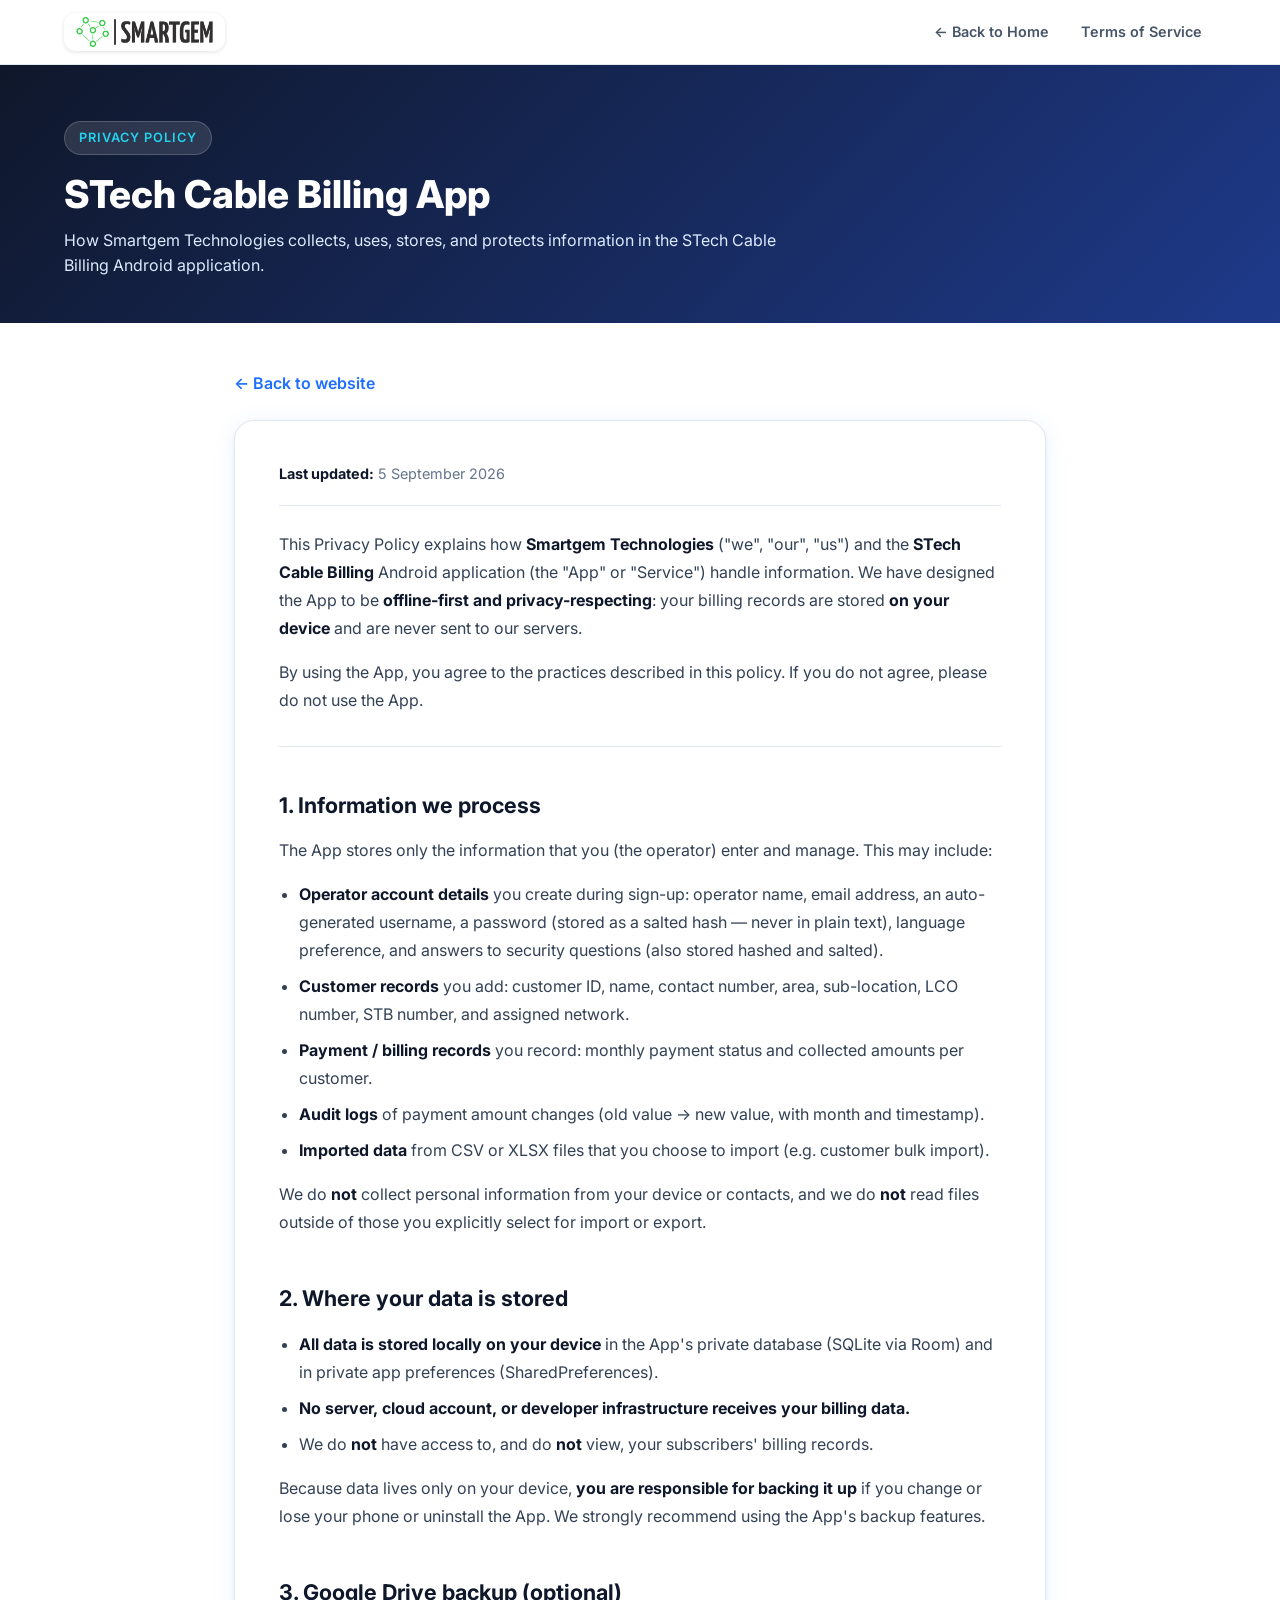
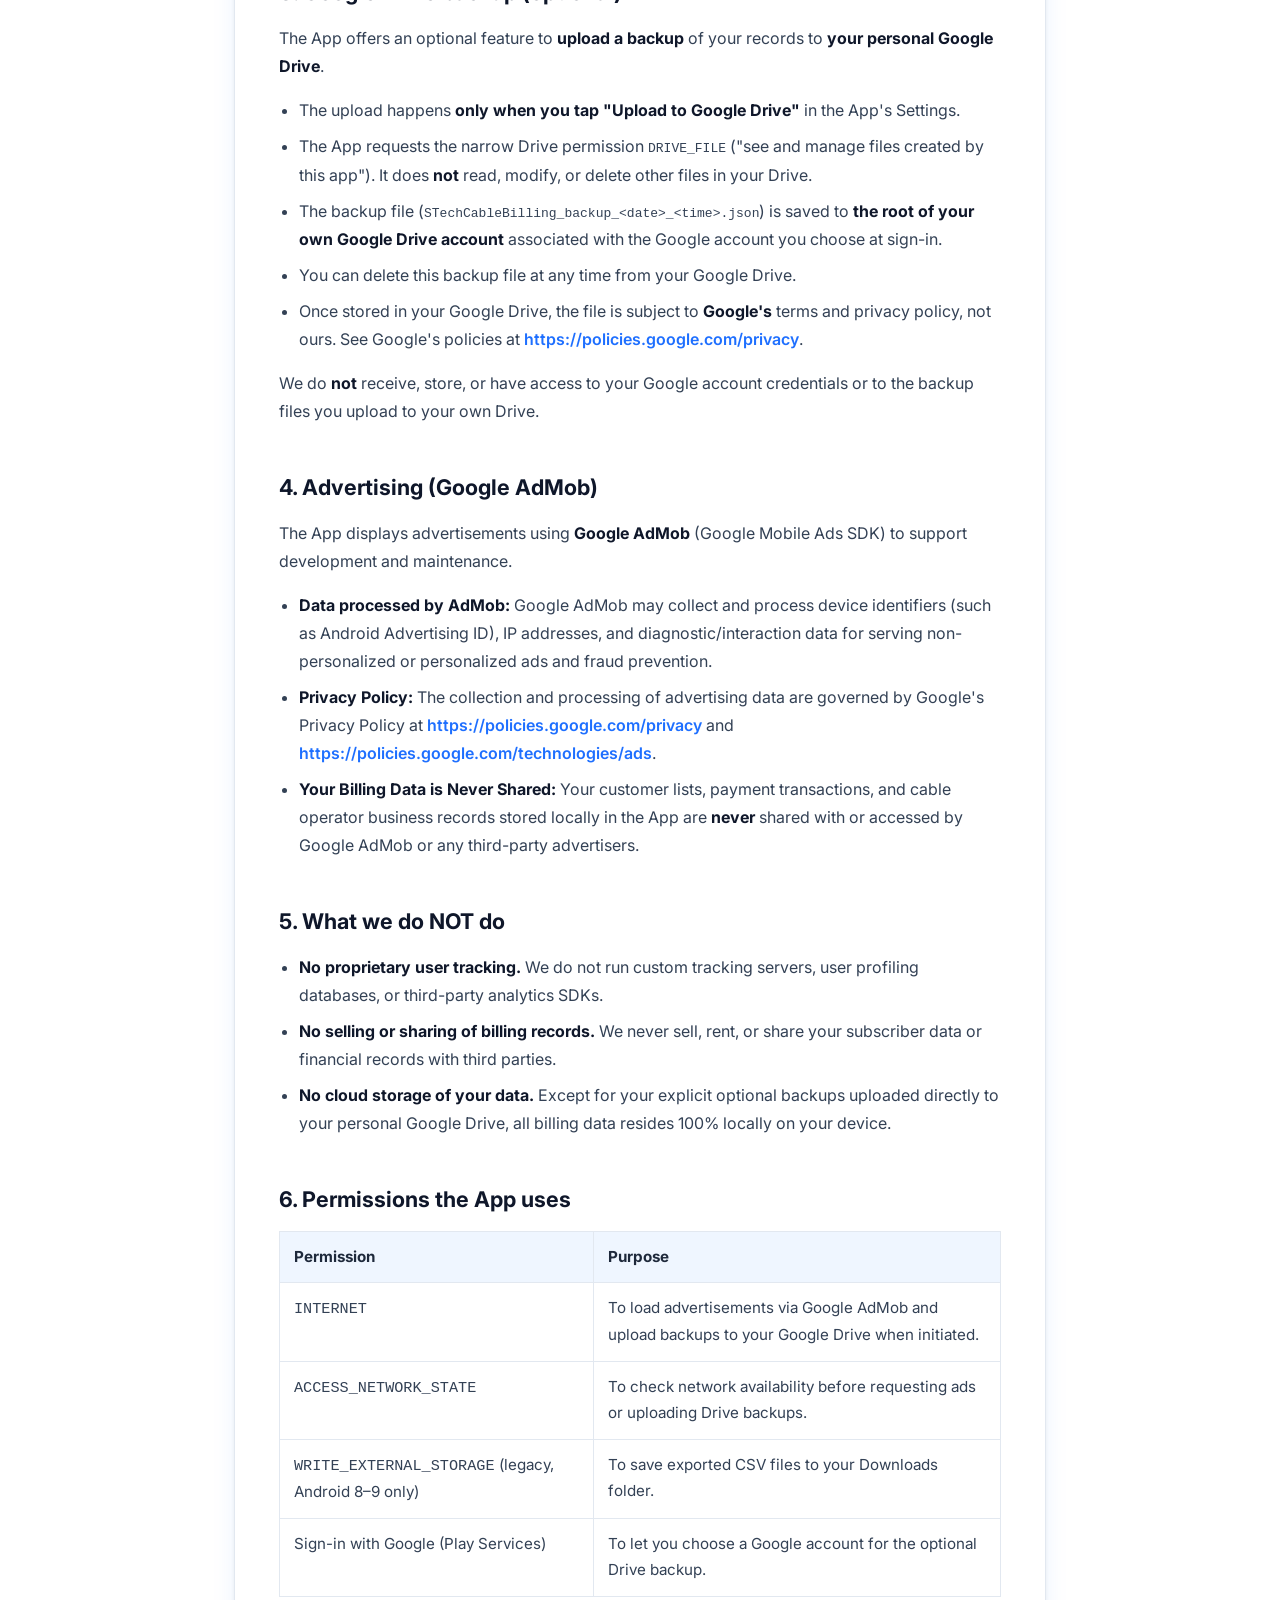
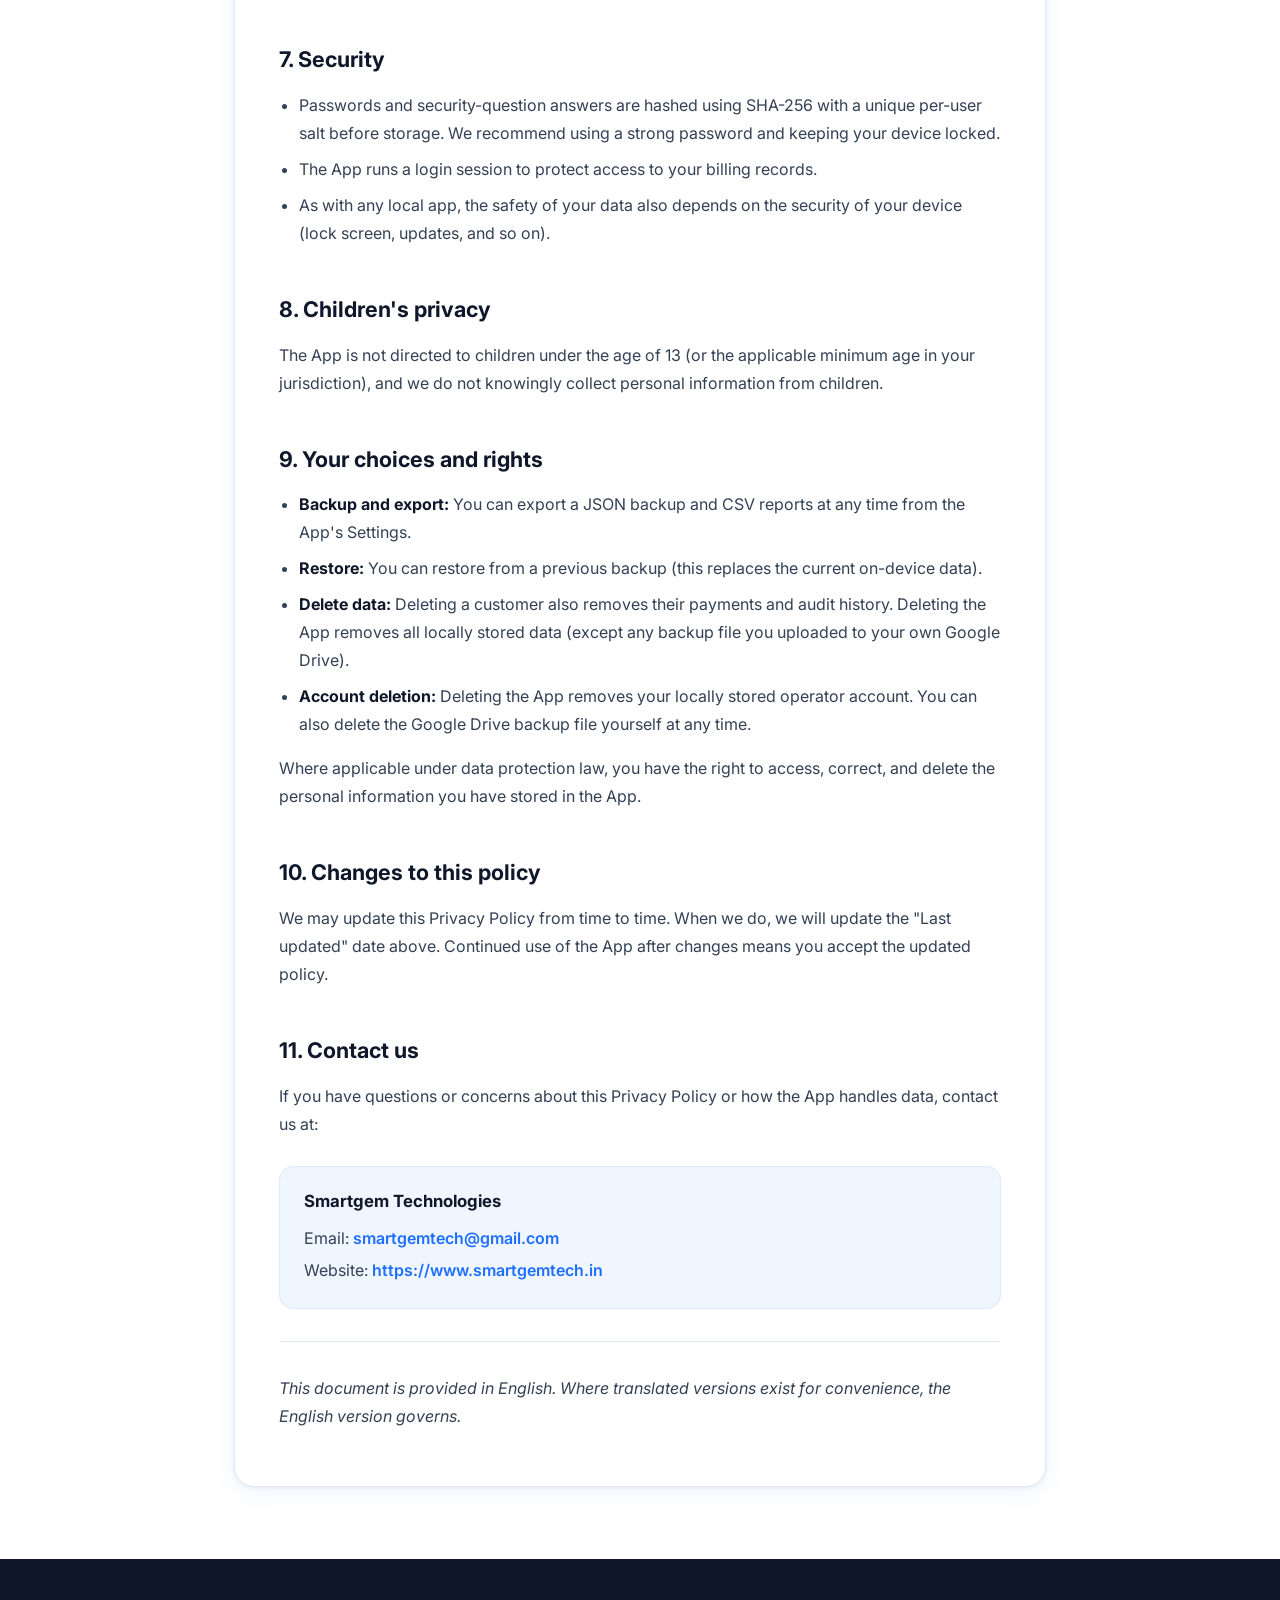
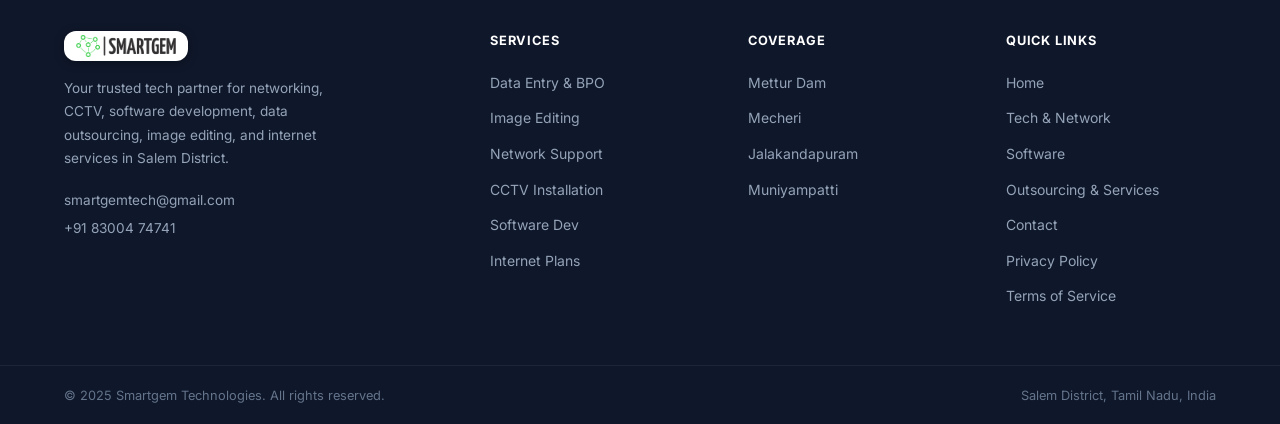
==== commit 6c0c0ddc: "app launch" ====
--- a/privacy-policy.html
+++ b/privacy-policy.html
@@ -214,37 +214,45 @@
       </ul>
       <p>We do <strong>not</strong> receive, store, or have access to your Google account credentials or to the backup files you upload to your own Drive.</p>
 
-      <h2>4. What we do NOT do</h2>
-      <ul>
-        <li><strong>No analytics or tracking.</strong> We do not use analytics SDKs, crash-reporting that profiles you, or track how you use the App.</li>
-        <li><strong>No advertising.</strong> The App does not show or serve ads.</li>
-        <li><strong>No selling or sharing.</strong> We never sell, rent, or share your personal information or your billing data with third parties.</li>
-        <li><strong>No internet use for daily operation.</strong> The App works fully offline; an internet connection is used only if you choose to upload a backup to Google Drive.</li>
-      </ul>
-
-      <h2>5. Permissions the App uses</h2>
+      <h2>4. Advertising (Google AdMob)</h2>
+      <p>The App displays advertisements using <strong>Google AdMob</strong> (Google Mobile Ads SDK) to support development and maintenance.</p>
+      <ul>
+        <li><strong>Data processed by AdMob:</strong> Google AdMob may collect and process device identifiers (such as Android Advertising ID), IP addresses, and diagnostic/interaction data for serving non-personalized or personalized ads and fraud prevention.</li>
+        <li><strong>Privacy Policy:</strong> The collection and processing of advertising data are governed by Google's Privacy Policy at <a href="https://policies.google.com/privacy" target="_blank" rel="noopener noreferrer">https://policies.google.com/privacy</a> and <a href="https://policies.google.com/technologies/ads" target="_blank" rel="noopener noreferrer">https://policies.google.com/technologies/ads</a>.</li>
+        <li><strong>Your Billing Data is Never Shared:</strong> Your customer lists, payment transactions, and cable operator business records stored locally in the App are <strong>never</strong> shared with or accessed by Google AdMob or any third-party advertisers.</li>
+      </ul>
+
+      <h2>5. What we do NOT do</h2>
+      <ul>
+        <li><strong>No proprietary user tracking.</strong> We do not run custom tracking servers, user profiling databases, or third-party analytics SDKs.</li>
+        <li><strong>No selling or sharing of billing records.</strong> We never sell, rent, or share your subscriber data or financial records with third parties.</li>
+        <li><strong>No cloud storage of your data.</strong> Except for your explicit optional backups uploaded directly to your personal Google Drive, all billing data resides 100% locally on your device.</li>
+      </ul>
+
+      <h2>6. Permissions the App uses</h2>
       <table>
         <thead>
           <tr><th>Permission</th><th>Purpose</th></tr>
         </thead>
         <tbody>
-          <tr><td>Internet</td><td>Only to upload a backup to Google Drive when you initiate it.</td></tr>
-          <tr><td>Storage (legacy, Android 8–9 only)</td><td>To save exported CSV files to your Downloads folder.</td></tr>
+          <tr><td><code>INTERNET</code></td><td>To load advertisements via Google AdMob and upload backups to your Google Drive when initiated.</td></tr>
+          <tr><td><code>ACCESS_NETWORK_STATE</code></td><td>To check network availability before requesting ads or uploading Drive backups.</td></tr>
+          <tr><td><code>WRITE_EXTERNAL_STORAGE</code> (legacy, Android 8–9 only)</td><td>To save exported CSV files to your Downloads folder.</td></tr>
           <tr><td>Sign-in with Google (Play Services)</td><td>To let you choose a Google account for the optional Drive backup.</td></tr>
         </tbody>
       </table>
 
-      <h2>6. Security</h2>
+      <h2>7. Security</h2>
       <ul>
         <li>Passwords and security-question answers are hashed using SHA-256 with a unique per-user salt before storage. We recommend using a strong password and keeping your device locked.</li>
         <li>The App runs a login session to protect access to your billing records.</li>
         <li>As with any local app, the safety of your data also depends on the security of your device (lock screen, updates, and so on).</li>
       </ul>
 
-      <h2>7. Children's privacy</h2>
+      <h2>8. Children's privacy</h2>
       <p>The App is not directed to children under the age of 13 (or the applicable minimum age in your jurisdiction), and we do not knowingly collect personal information from children.</p>
 
-      <h2>8. Your choices and rights</h2>
+      <h2>9. Your choices and rights</h2>
       <ul>
         <li><strong>Backup and export:</strong> You can export a JSON backup and CSV reports at any time from the App's Settings.</li>
         <li><strong>Restore:</strong> You can restore from a previous backup (this replaces the current on-device data).</li>
@@ -253,10 +261,10 @@
       </ul>
       <p>Where applicable under data protection law, you have the right to access, correct, and delete the personal information you have stored in the App.</p>
 
-      <h2>9. Changes to this policy</h2>
+      <h2>10. Changes to this policy</h2>
       <p>We may update this Privacy Policy from time to time. When we do, we will update the "Last updated" date above. Continued use of the App after changes means you accept the updated policy.</p>
 
-      <h2>10. Contact us</h2>
+      <h2>11. Contact us</h2>
       <p>If you have questions or concerns about this Privacy Policy or how the App handles data, contact us at:</p>
       <div class="legal-contact">
         <h3>Smartgem Technologies</h3>
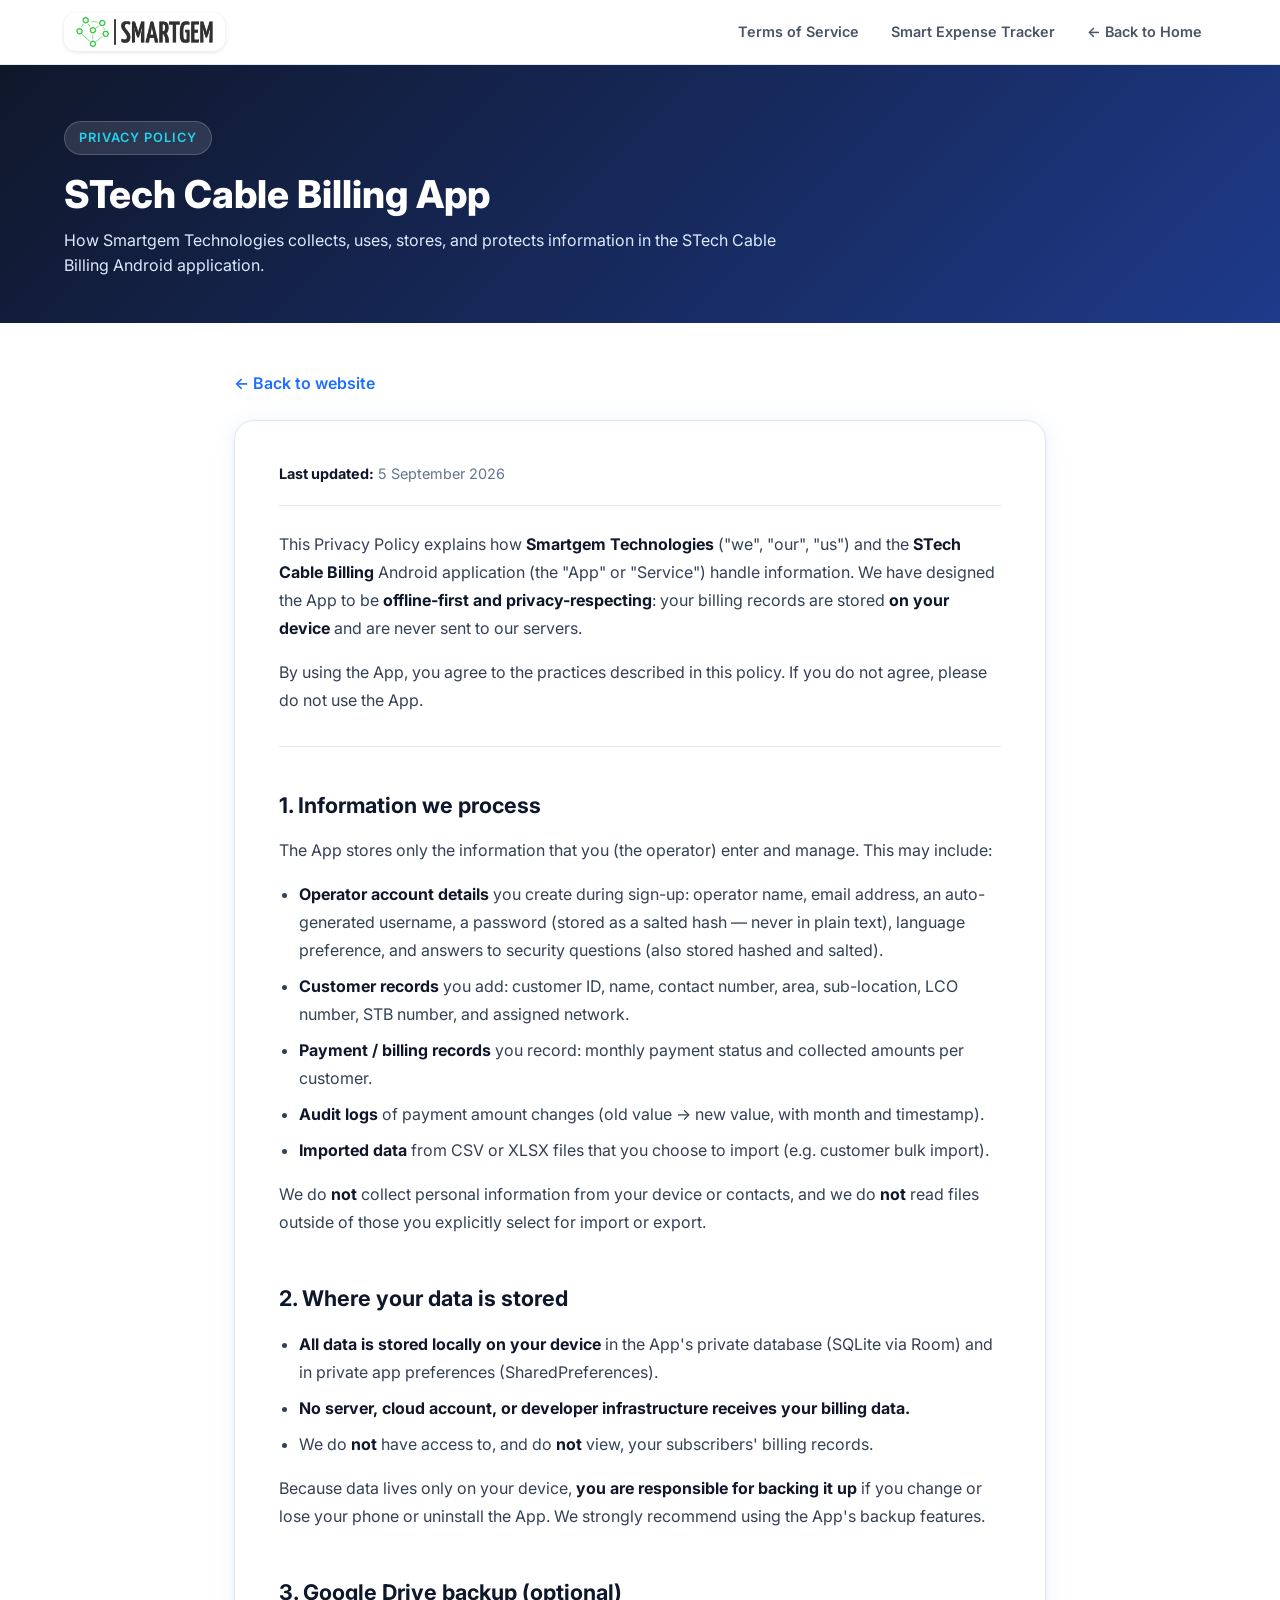
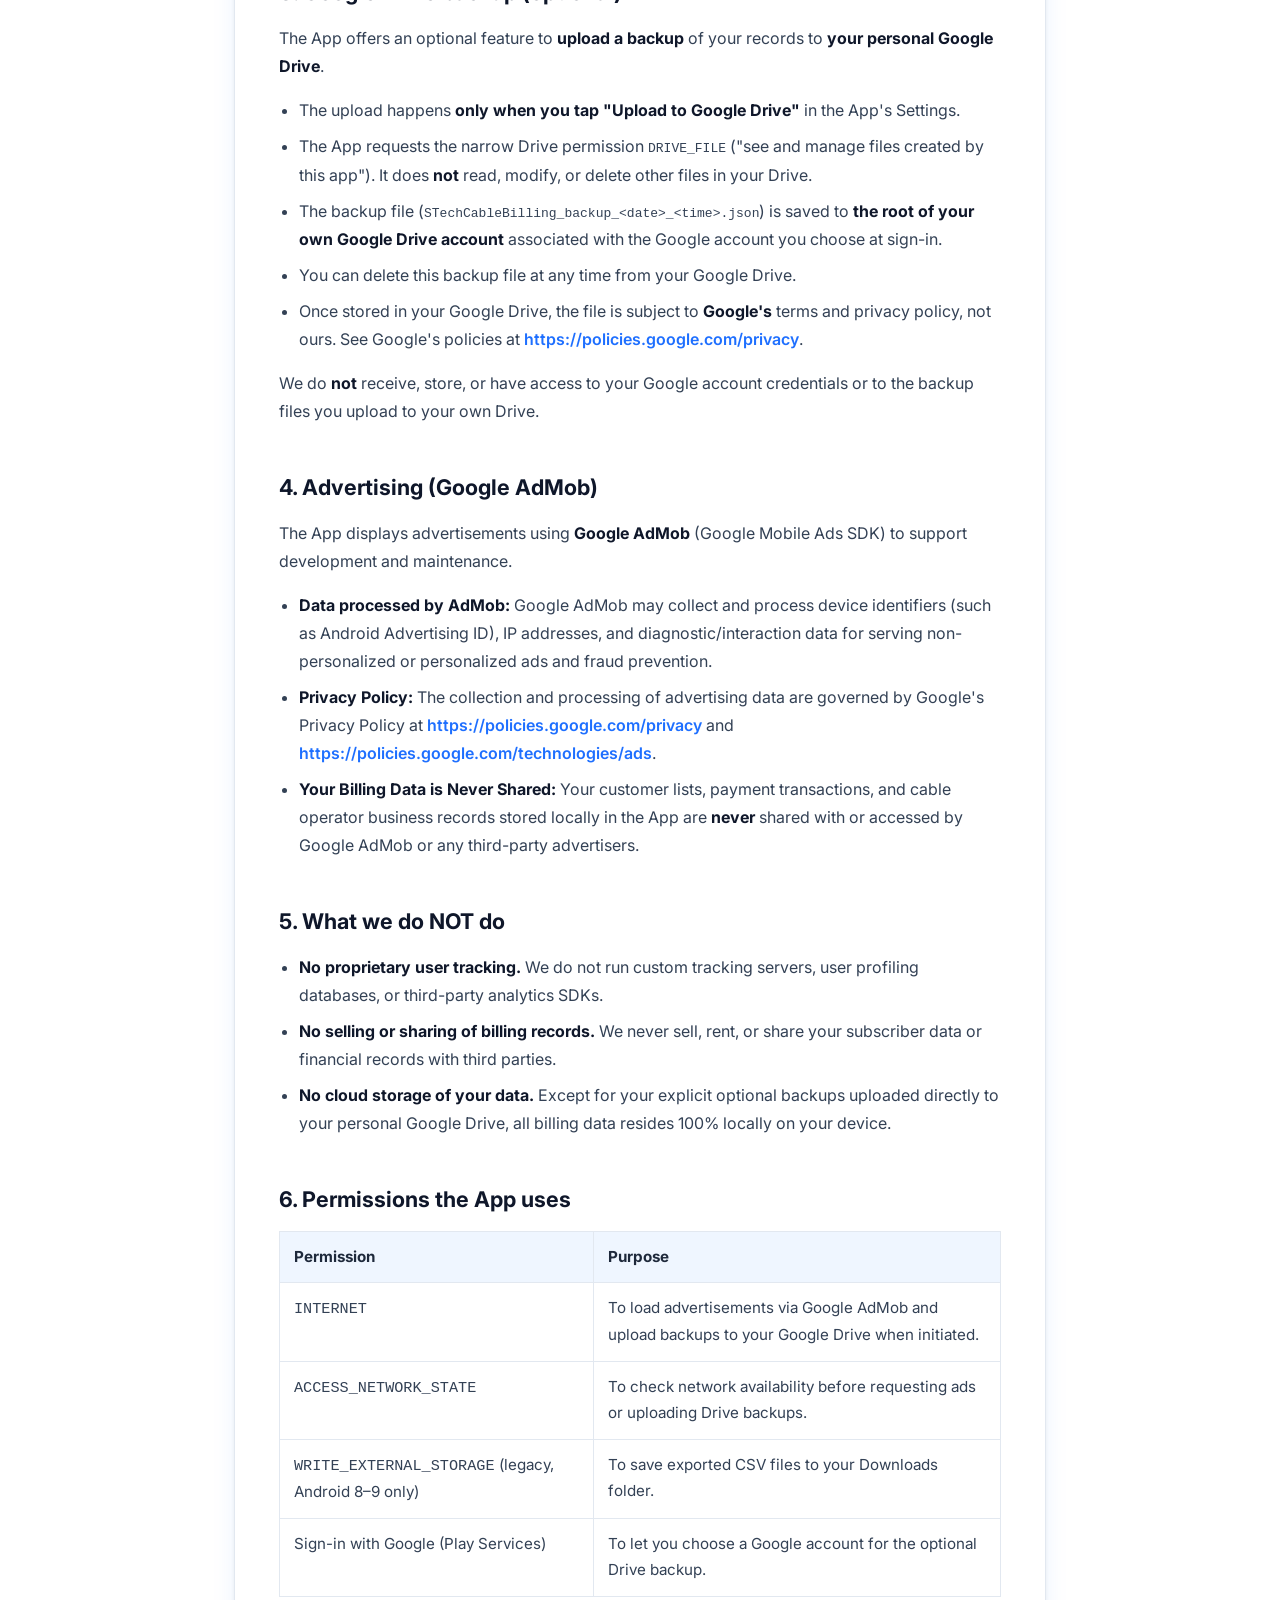
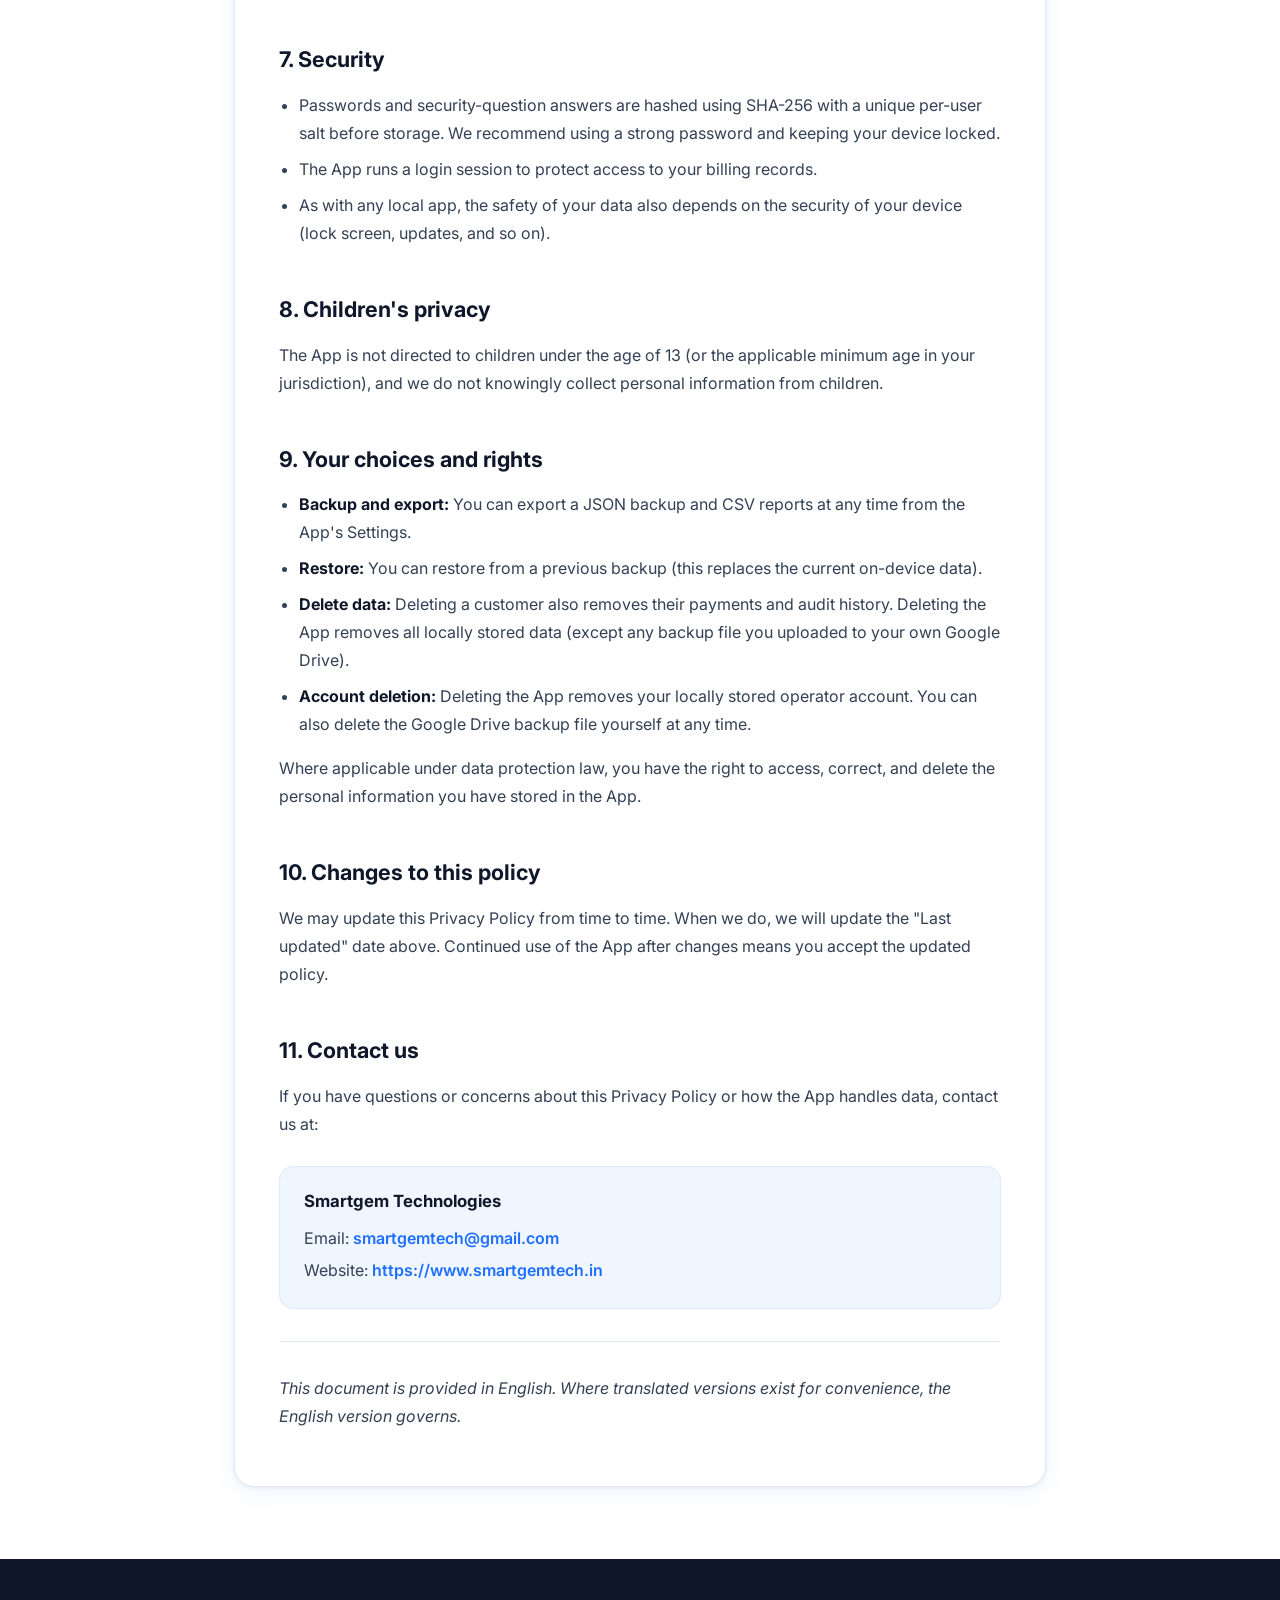
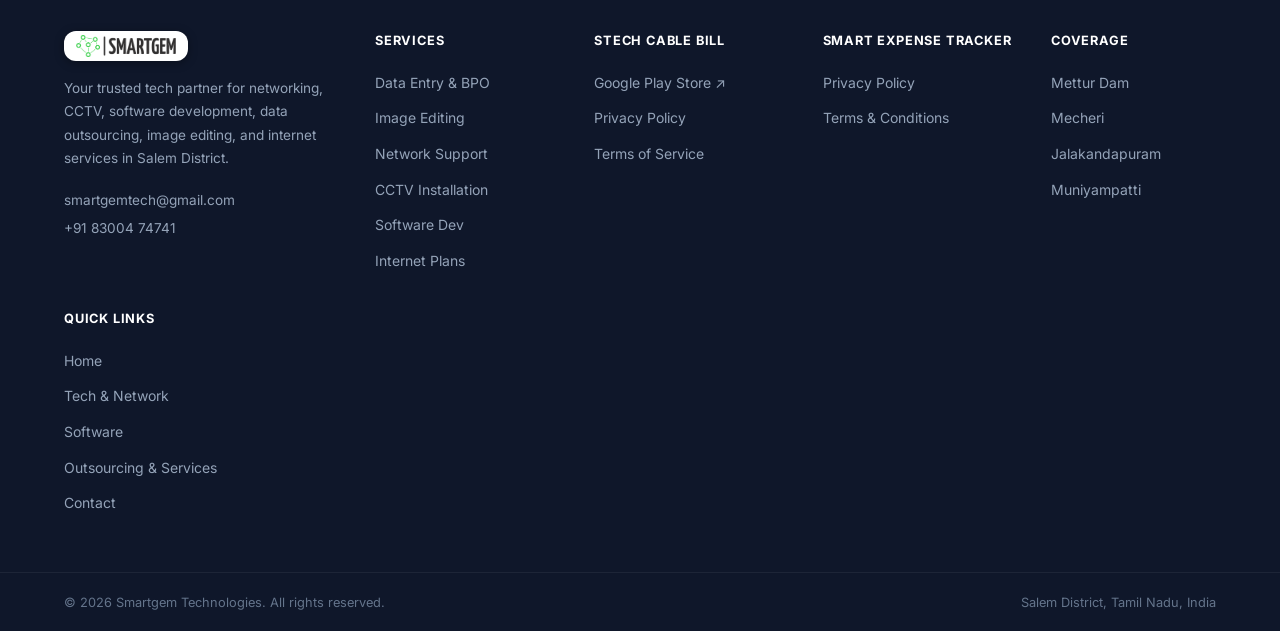
==== commit 65262d93: "update" ====
--- a/privacy-policy.html
+++ b/privacy-policy.html
@@ -158,8 +158,9 @@
         <img src="logo.png" alt="Smartgem Technologies" class="logo-img" />
       </a>
       <nav class="nav-links" aria-label="Legal navigation">
+        <a href="/terms-of-service.html" class="nav-link">Terms of Service</a>
+        <a href="/smart-expense-privacy-policy.html" class="nav-link">Smart Expense Tracker</a>
         <a href="/" class="nav-link">← Back to Home</a>
-        <a href="/terms-of-service" class="nav-link">Terms of Service</a>
       </nav>
     </div>
   </header>
@@ -302,6 +303,21 @@
         </ul>
       </div>
       <div class="footer-links-group">
+        <h4 class="footer-heading">STech Cable Bill</h4>
+        <ul class="footer-links">
+          <li><a href="https://play.google.com/store/apps/details?id=com.stech.cablebilling" target="_blank" rel="noopener noreferrer">Google Play Store ↗</a></li>
+          <li><a href="/privacy-policy.html">Privacy Policy</a></li>
+          <li><a href="/terms-of-service.html">Terms of Service</a></li>
+        </ul>
+      </div>
+      <div class="footer-links-group">
+        <h4 class="footer-heading">Smart Expense Tracker</h4>
+        <ul class="footer-links">
+          <li><a href="/smart-expense-privacy-policy.html">Privacy Policy</a></li>
+          <li><a href="/smart-expense-terms.html">Terms &amp; Conditions</a></li>
+        </ul>
+      </div>
+      <div class="footer-links-group">
         <h4 class="footer-heading">Coverage</h4>
         <ul class="footer-links">
           <li><a href="/#coverage">Mettur Dam</a></li>
@@ -318,14 +334,12 @@
           <li><a href="/#software">Software</a></li>
           <li><a href="/#services">Outsourcing &amp; Services</a></li>
           <li><a href="/#contact">Contact</a></li>
-          <li><a href="/privacy-policy">Privacy Policy</a></li>
-          <li><a href="/terms-of-service">Terms of Service</a></li>
         </ul>
       </div>
     </div>
     <div class="footer-bottom">
       <div class="container footer-bottom-inner">
-        <p>© 2025 Smartgem Technologies. All rights reserved.</p>
+        <p>© 2026 Smartgem Technologies. All rights reserved.</p>
         <p>Salem District, Tamil Nadu, India</p>
       </div>
     </div>
--- a/style.css
+++ b/style.css
@@ -849,10 +849,85 @@
   transform: translateY(-2px);
   box-shadow: 0 8px 24px rgba(15, 23, 42, 0.35);
 }
+.btn-playstore {
+  background: #0f172a;
+  color: #fff;
+  box-shadow: 0 4px 16px rgba(15, 23, 42, 0.22);
+  border: 1.5px solid #1e293b;
+  display: inline-flex;
+  align-items: center;
+  gap: 8px;
+}
+.btn-playstore:hover {
+  background: #1e293b;
+  color: #fff;
+  border-color: #38bdf8;
+  transform: translateY(-2px);
+  box-shadow: 0 8px 24px rgba(15, 23, 42, 0.35);
+}
+.software-product-stech {
+  background: linear-gradient(135deg, #ffffff 40%, #eff6ff 80%, #f0fdf4 100%);
+  border-color: #bfdbfe;
+}
+.software-product-stech:hover {
+  border-color: #3b82f6;
+}
+.software-product-expense {
+  background: linear-gradient(135deg, #ffffff 40%, #f0fdfa 75%, #f0fdf4 100%);
+  border-color: #99f6e4;
+}
+.software-product-expense:hover {
+  border-color: #14b8a6;
+}
+.stech-icon {
+  background: #eff6ff;
+  border: 1px solid #dbeafe;
+}
+.expense-icon {
+  background: #f0fdfa;
+  border: 1px solid #ccfbf1;
+}
+.spf-badge-live {
+  color: #15803d;
+  background: #dcfce7;
+  border-color: #86efac;
+}
+.badge-live {
+  background: #dcfce7;
+  color: #15803d;
+  border-color: #86efac;
+}
+.spf-badge-expense {
+  color: #0f766e;
+  background: #ccfbf1;
+  border-color: #99f6e4;
+}
+.spf-legal-links {
+  display: inline-flex;
+  align-items: center;
+  gap: 10px;
+  font-size: 0.84rem;
+}
+.spf-legal-divider {
+  color: var(--slate-300);
+}
+.spf-legal-link {
+  color: var(--slate-600);
+  font-weight: 600;
+  display: inline-flex;
+  align-items: center;
+  gap: 4px;
+  text-decoration: underline;
+  text-underline-offset: 3px;
+  transition: color var(--transition);
+}
+.spf-legal-link:hover {
+  color: var(--brand);
+}
 .spf-actions {
   display: flex;
   align-items: center;
-  gap: 18px;
+  gap: 16px;
   flex-wrap: wrap;
   margin-top: 18px;
 }
@@ -1375,8 +1450,8 @@
 .footer { background: var(--slate-900); padding: 72px 0 0; }
 .footer-container {
   display: grid;
-  grid-template-columns: 1.8fr 1fr 1fr 1fr;
-  gap: 48px;
+  grid-template-columns: 1.5fr 1fr 1.05fr 1.05fr 0.9fr;
+  gap: 36px;
   padding-bottom: 56px;
 }
 .footer-brand { }
